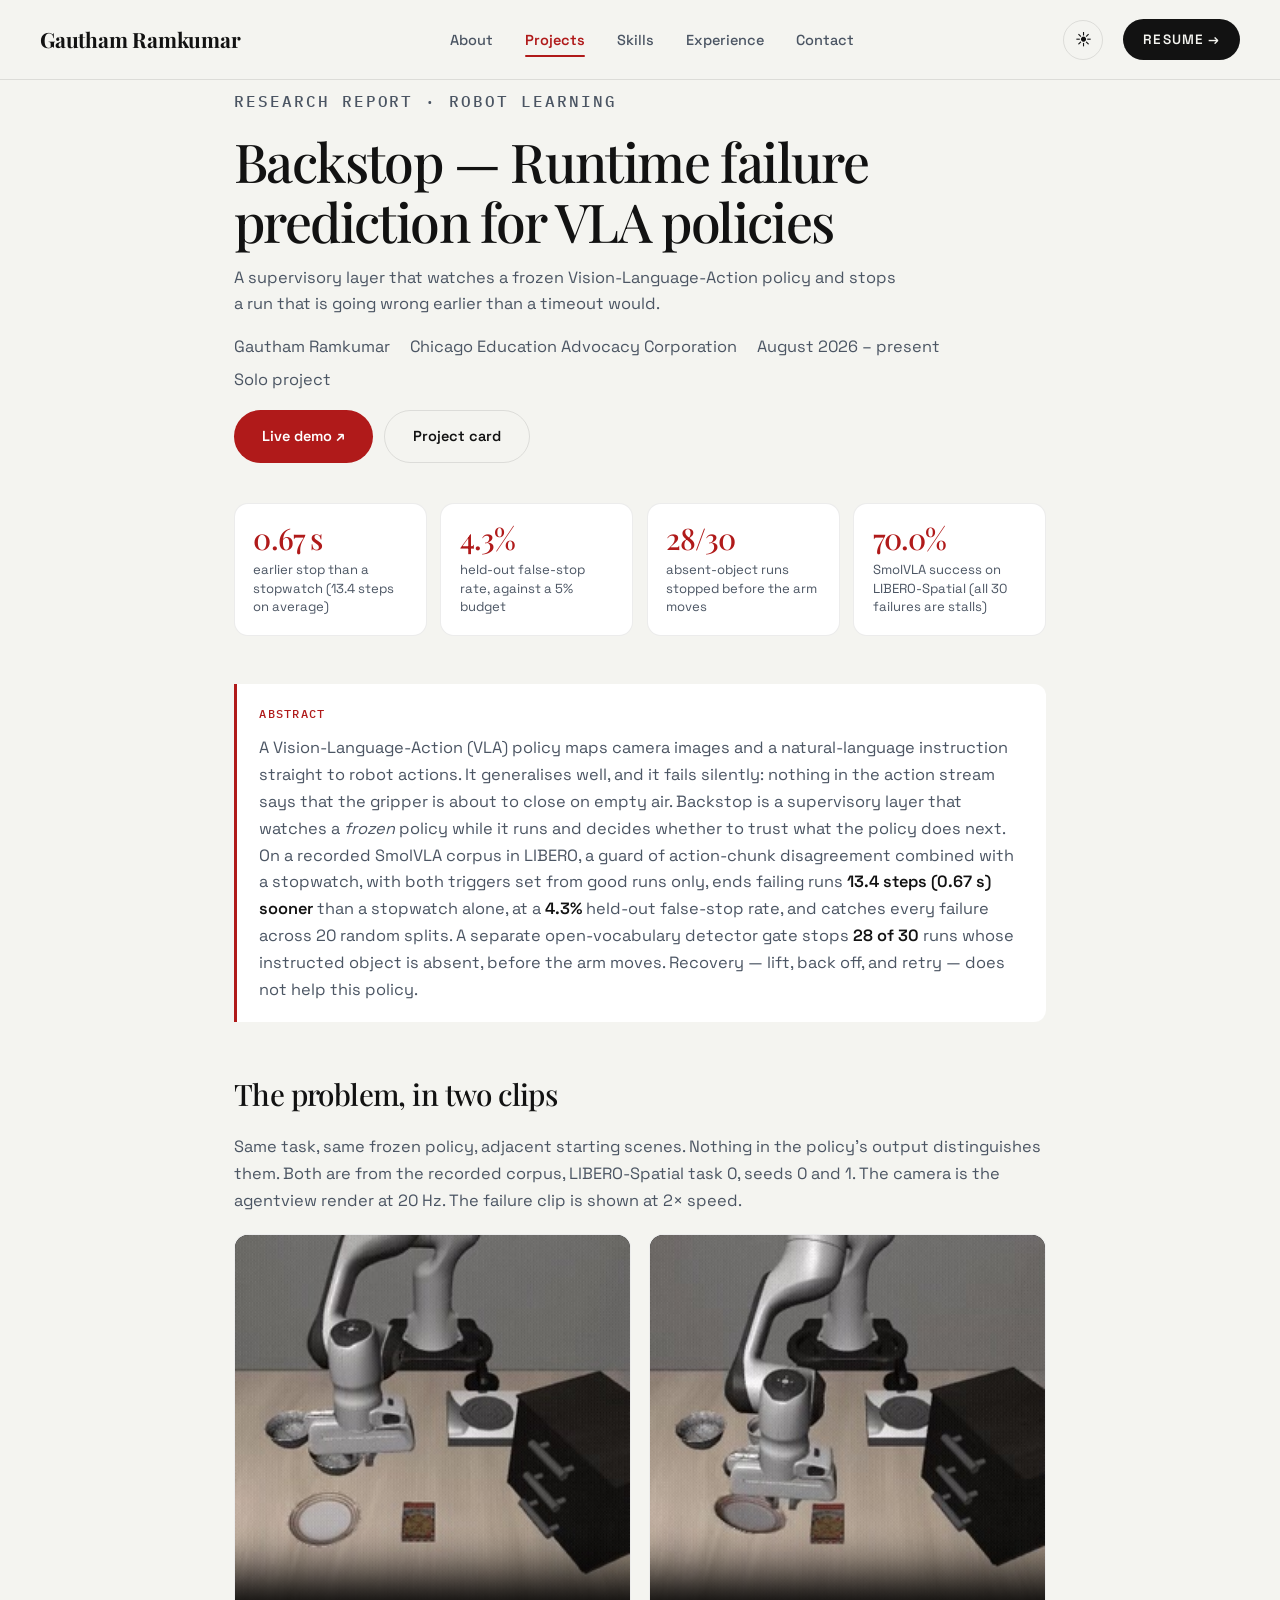
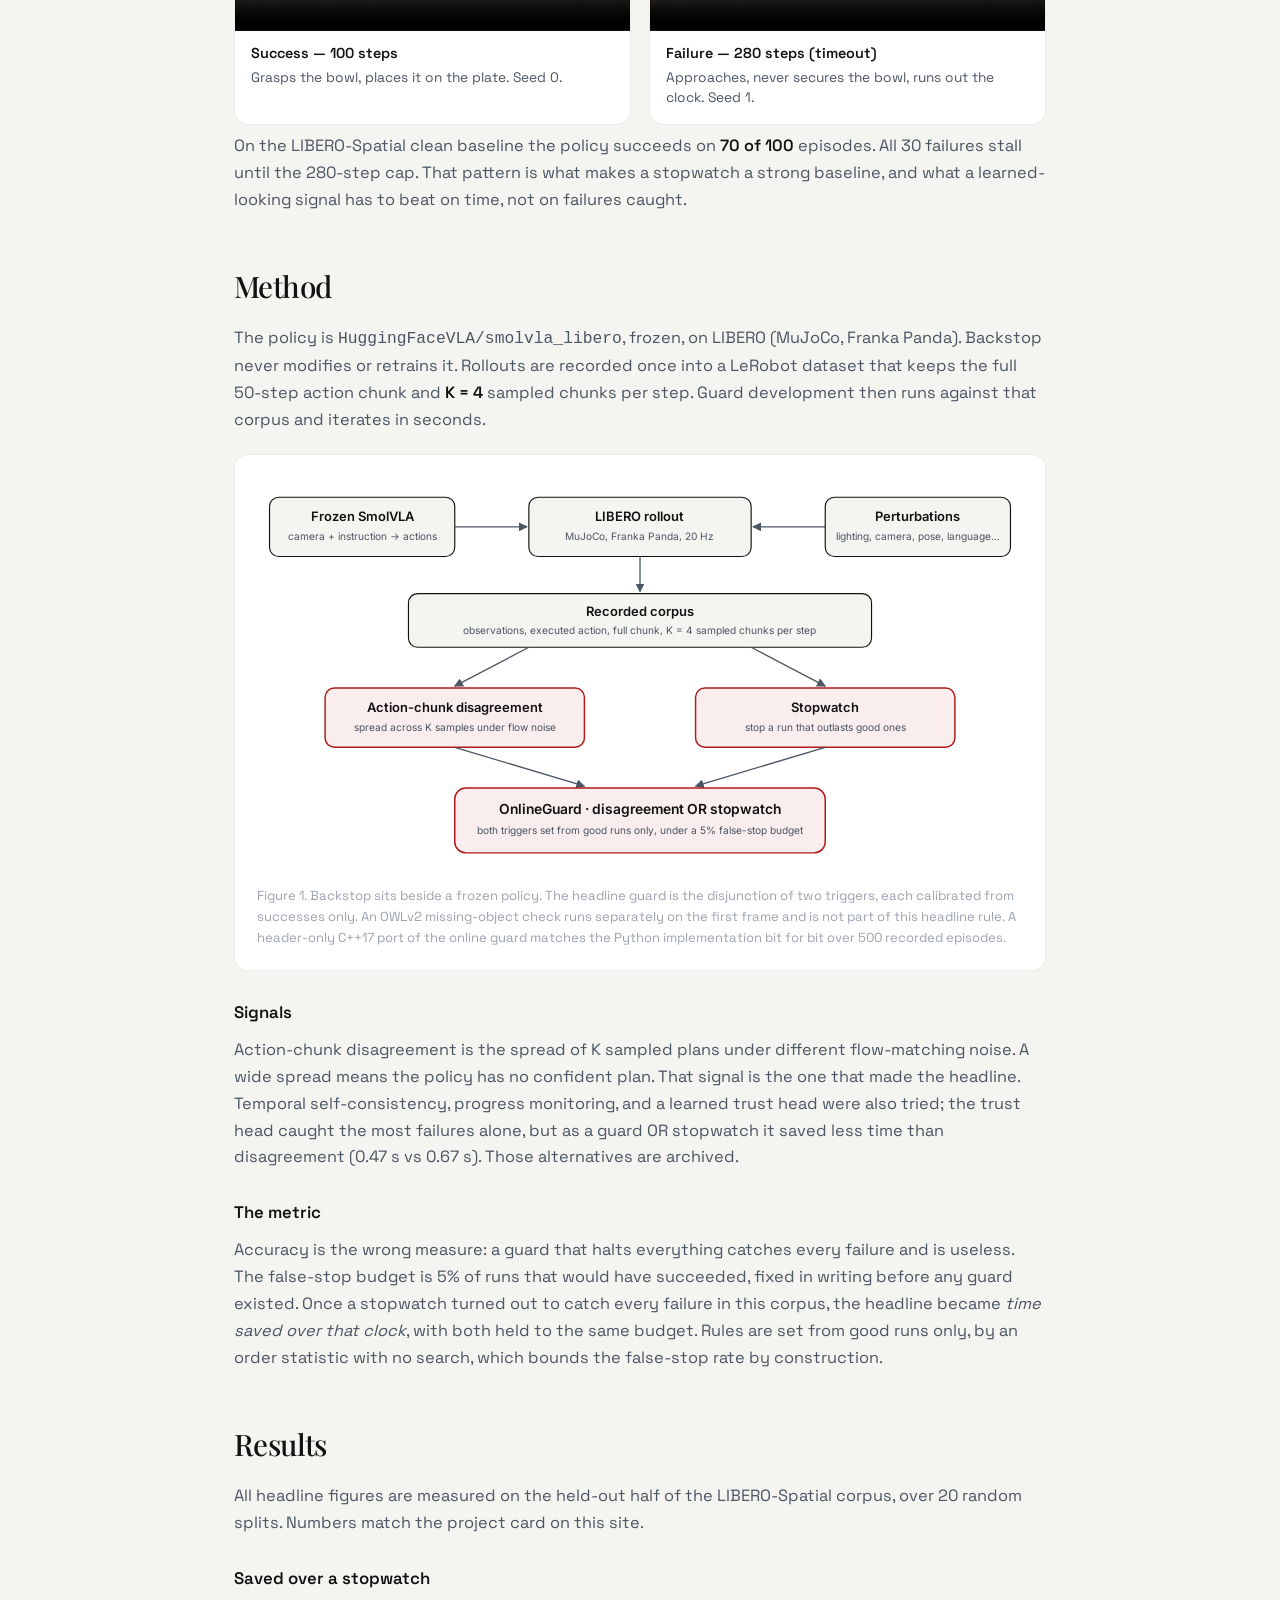
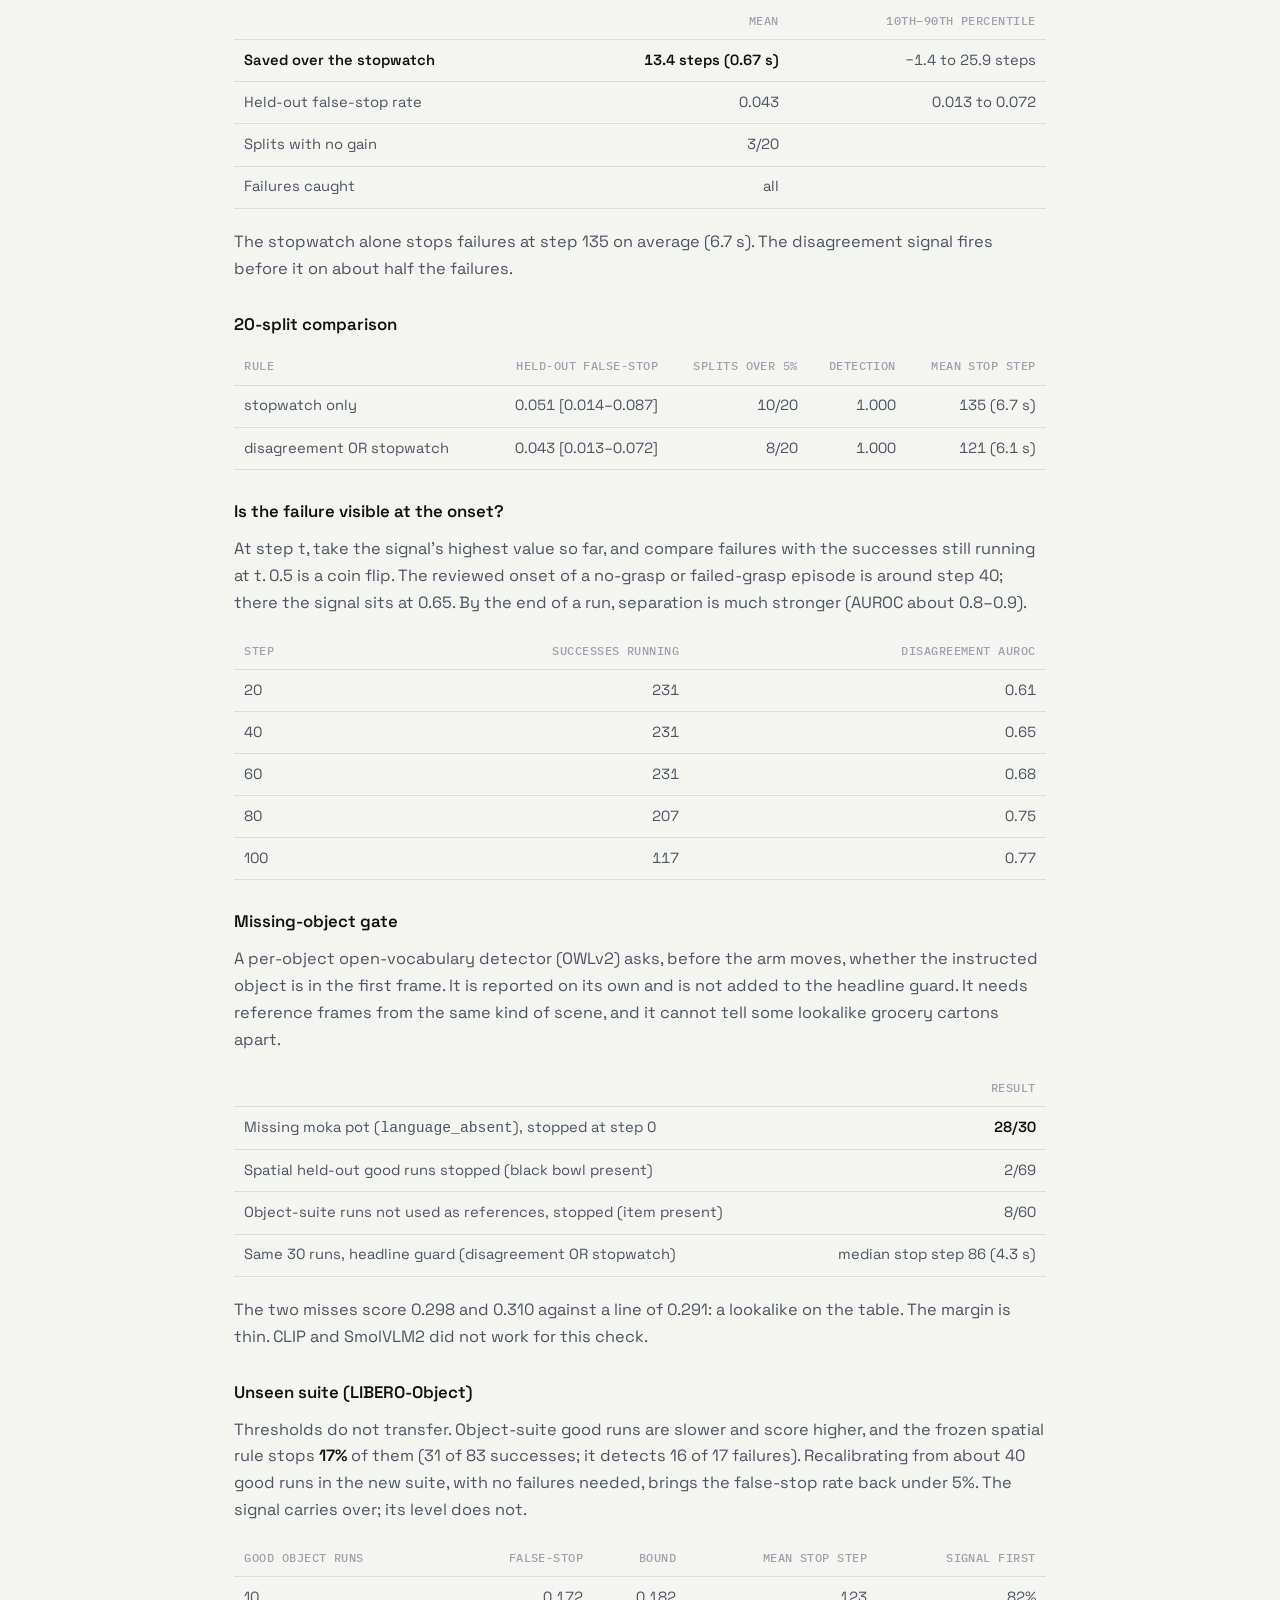
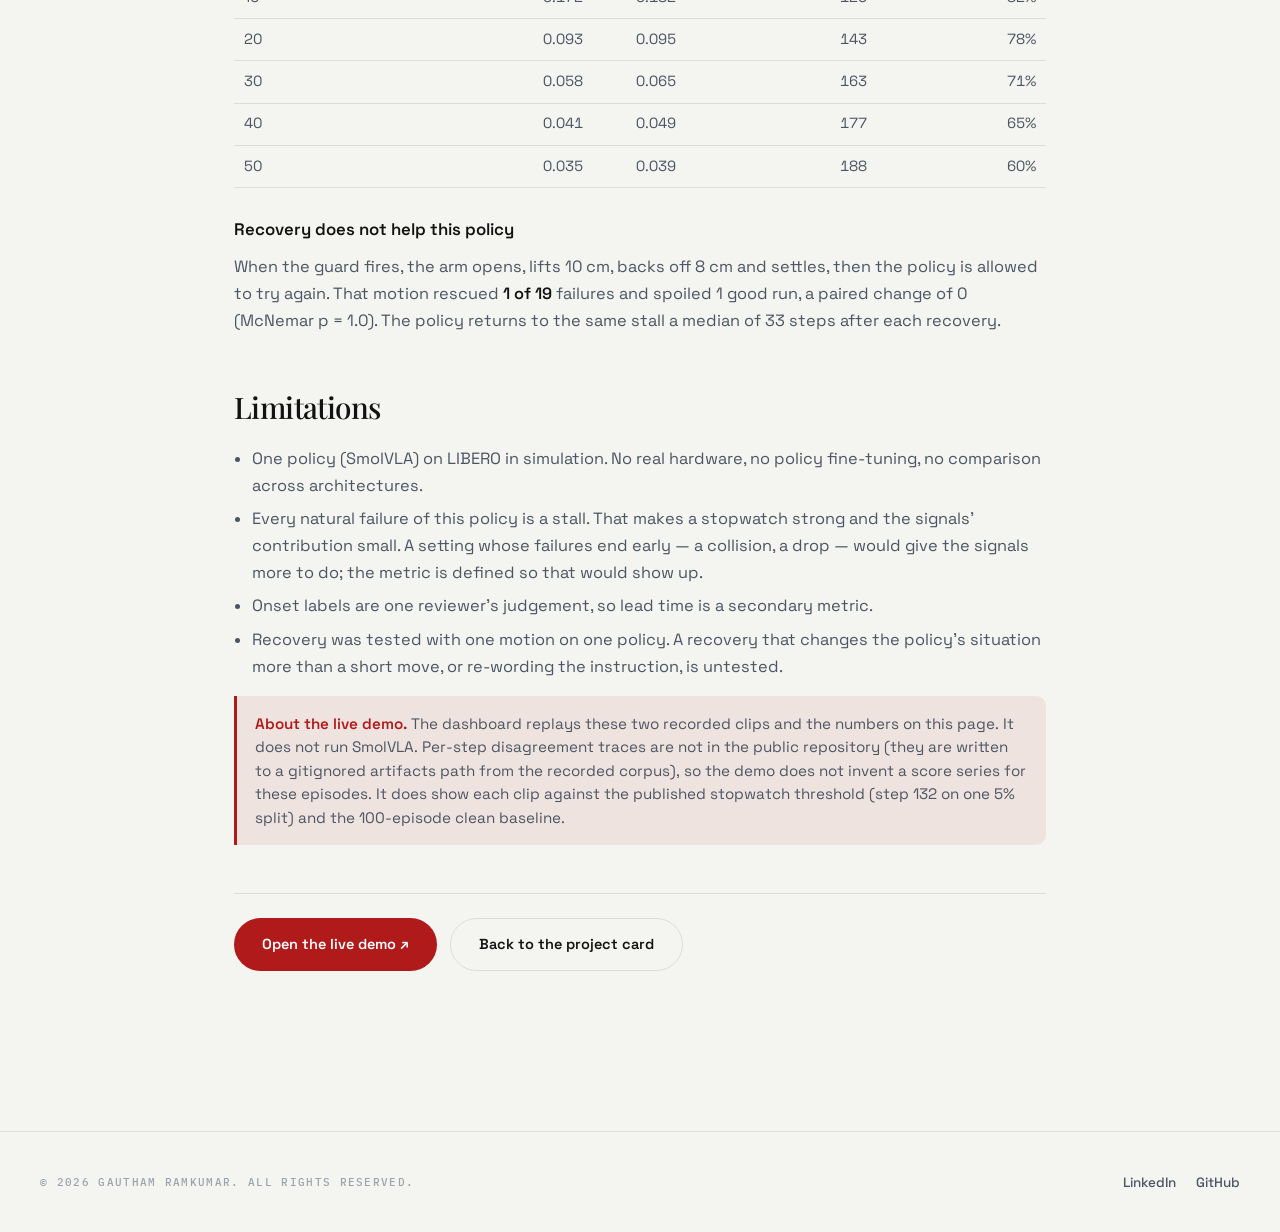
==== backstop/index.html @ 8adfbe7b "Add a Backstop research report and link it from the project. The report lives at /backstop/ and is s" ====
<!DOCTYPE html>
<html lang="en">
<head>
  <meta charset="UTF-8">
  <meta name="viewport" content="width=device-width, initial-scale=1.0">
  <title>Backstop — Runtime Failure Prediction for VLA Policies · Gautham Ramkumar</title>
  <meta name="description" content="Backstop watches a frozen VLA policy and stops failing runs 0.67 s sooner than a stopwatch, at a 4.3% held-out false-stop rate.">
  <link rel="preconnect" href="https://fonts.googleapis.com">
  <link href="https://fonts.googleapis.com/css2?family=Playfair+Display:ital,wght@0,400..900;1,400..900&family=Space+Grotesk:wght@300;400;500;600;700&family=Inter:wght@300;400;500;600;700&family=IBM+Plex+Mono:wght@400;500&display=swap" rel="stylesheet">
  <link rel="stylesheet" href="../css/style.css">
  <link rel="stylesheet" href="style.css">
  <script>
    (function() {
      var savedTheme = 'light';
      try { savedTheme = localStorage.getItem('portfolio-theme') || 'light'; } catch (e) {}
      document.documentElement.setAttribute('data-theme', savedTheme);
    })();
  </script>
</head>
<body class="report-page">

  <header id="main-header">
    <div class="header-inner">
      <a href="../index.html" class="brand-logo">
        <span class="logo-text">Gautham Ramkumar</span>
      </a>
      <nav id="header-nav">
        <ul>
          <li><a href="../index.html#about" class="nav-link">About</a></li>
          <li><a href="../index.html#projects" class="nav-link active">Projects</a></li>
          <li><a href="../index.html#skills" class="nav-link">Skills</a></li>
          <li><a href="../index.html#experience" class="nav-link">Experience</a></li>
          <li><a href="../index.html#contact" class="nav-link">Contact</a></li>
        </ul>
      </nav>
      <div class="header-controls">
        <button id="theme-toggle" aria-label="Toggle light/dark theme">
          <span class="toggle-icon sun-icon">☀️</span>
          <span class="toggle-icon moon-icon">🌙</span>
        </button>
        <div class="resume-menu" id="resume-menu">
          <a href="../Gautham_Ramkumar_Resume.pdf" class="btn-hire" target="_blank" rel="noopener noreferrer">Resume →</a>
        </div>
        <button id="mobile-menu-btn" class="mobile-toggle" aria-label="Toggle Navigation Menu">
          <span class="hamburger"></span>
        </button>
      </div>
    </div>
  </header>

  <main id="main-container">
    <article class="report">
      <p class="report-kicker mono">Research report  ·  Robot learning</p>
      <h1>Backstop — Runtime failure prediction for VLA policies</h1>
      <p class="report-dek">A supervisory layer that watches a frozen Vision-Language-Action policy and stops a run that is going wrong earlier than a timeout would.</p>
      <p class="report-meta">
        <span>Gautham Ramkumar</span>
        <span>Chicago Education Advocacy Corporation</span>
        <span>August 2026 – present</span>
        <span>Solo project</span>
      </p>
      <div class="report-actions">
        <a class="btn btn-primary" href="https://huggingface.co/spaces/rgautham20/backstop" target="_blank" rel="noopener noreferrer">Live demo ↗</a>
        <a class="btn btn-secondary" href="../index.html#projects/backstop">Project card</a>
      </div>

      <dl class="report-metrics">
        <div class="report-metric">
          <dt>0.67 s</dt>
          <dd>earlier stop than a stopwatch (13.4 steps on average)</dd>
        </div>
        <div class="report-metric">
          <dt>4.3%</dt>
          <dd>held-out false-stop rate, against a 5% budget</dd>
        </div>
        <div class="report-metric">
          <dt>28/30</dt>
          <dd>absent-object runs stopped before the arm moves</dd>
        </div>
        <div class="report-metric">
          <dt>70.0%</dt>
          <dd>SmolVLA success on LIBERO-Spatial (all 30 failures are stalls)</dd>
        </div>
      </dl>

      <section class="report-abstract" id="abstract">
        <h2>Abstract</h2>
        <p>
          A Vision-Language-Action (VLA) policy maps camera images and a natural-language
          instruction straight to robot actions. It generalises well, and it fails silently:
          nothing in the action stream says that the gripper is about to close on empty air.
          Backstop is a supervisory layer that watches a <em>frozen</em> policy while it runs
          and decides whether to trust what the policy does next. On a recorded SmolVLA
          corpus in LIBERO, a guard of action-chunk disagreement combined with a stopwatch,
          with both triggers set from good runs only, ends failing runs
          <strong>13.4 steps (0.67&nbsp;s) sooner</strong> than a stopwatch alone, at a
          <strong>4.3%</strong> held-out false-stop rate, and catches every failure across
          20 random splits. A separate open-vocabulary detector gate stops
          <strong>28 of 30</strong> runs whose instructed object is absent, before the arm
          moves. Recovery — lift, back off, and retry — does not help this policy.
        </p>
      </section>

      <section id="problem">
        <h2>The problem, in two clips</h2>
        <p>
          Same task, same frozen policy, adjacent starting scenes. Nothing in the policy’s
          output distinguishes them. Both are from the recorded corpus, LIBERO-Spatial
          task 0, seeds 0 and 1. The camera is the agentview render at 20&nbsp;Hz. The
          failure clip is shown at 2× speed.
        </p>
        <div class="clip-grid">
          <figure class="clip-card">
            <video src="../media/backstop_success.mp4" poster="../media/backstop_success.jpg" controls muted loop playsinline preload="metadata" aria-label="Successful rollout, 100 steps"></video>
            <figcaption><strong>Success — 100 steps</strong>Grasps the bowl, places it on the plate. Seed 0.</figcaption>
          </figure>
          <figure class="clip-card">
            <video src="../media/backstop_failure.mp4" poster="../media/backstop_failure.jpg" controls muted loop playsinline preload="metadata" aria-label="Failing rollout, 280-step timeout, shown at 2x"></video>
            <figcaption><strong>Failure — 280 steps (timeout)</strong>Approaches, never secures the bowl, runs out the clock. Seed 1.</figcaption>
          </figure>
        </div>
        <p>
          On the LIBERO-Spatial clean baseline the policy succeeds on <strong>70 of 100</strong>
          episodes. All 30 failures stall until the 280-step cap. That pattern is what makes
          a stopwatch a strong baseline, and what a learned-looking signal has to beat on time,
          not on failures caught.
        </p>
      </section>

      <section id="method">
        <h2>Method</h2>
        <p>
          The policy is <code>HuggingFaceVLA/smolvla_libero</code>, frozen, on LIBERO
          (MuJoCo, Franka Panda). Backstop never modifies or retrains it. Rollouts are
          recorded once into a LeRobot dataset that keeps the full 50-step action chunk
          and <strong>K&nbsp;=&nbsp;4</strong> sampled chunks per step. Guard development
          then runs against that corpus and iterates in seconds.
        </p>

        <figure class="method-figure" aria-label="Backstop method diagram">
          <svg viewBox="0 0 840 430" role="img" xmlns="http://www.w3.org/2000/svg">
            <title>Backstop watches a frozen SmolVLA rollout and combines action-chunk disagreement with a stopwatch</title>
            <style>
              .bx { fill: var(--bg-primary); stroke: var(--text-primary); stroke-width: 1.25; }
              .bx-acc { fill: var(--accent-glow); stroke: var(--accent); stroke-width: 1.6; }
              .lb { font-family: Inter, "Space Grotesk", sans-serif; fill: var(--text-primary); }
              .sm { font-family: Inter, "Space Grotesk", sans-serif; fill: var(--text-secondary); }
              .ar { stroke: var(--text-secondary); stroke-width: 1.4; fill: none; marker-end: url(#arr); }
            </style>
            <defs>
              <marker id="arr" viewBox="0 0 10 10" refX="9" refY="5" markerWidth="7" markerHeight="7" orient="auto-start-reverse">
                <path d="M 0 0 L 10 5 L 0 10 z" fill="var(--text-secondary)"/>
              </marker>
            </defs>
            <rect class="bx" x="20" y="24" width="200" height="64" rx="10"/>
            <text class="lb" x="120" y="50" text-anchor="middle" font-size="14" font-weight="600">Frozen SmolVLA</text>
            <text class="sm" x="120" y="70" text-anchor="middle" font-size="11">camera + instruction → actions</text>

            <line class="ar" x1="220" y1="56" x2="298" y2="56"/>

            <rect class="bx" x="300" y="24" width="240" height="64" rx="10"/>
            <text class="lb" x="420" y="50" text-anchor="middle" font-size="14" font-weight="600">LIBERO rollout</text>
            <text class="sm" x="420" y="70" text-anchor="middle" font-size="11">MuJoCo, Franka Panda, 20 Hz</text>

            <line class="ar" x1="620" y1="56" x2="542" y2="56"/>

            <rect class="bx" x="620" y="24" width="200" height="64" rx="10"/>
            <text class="lb" x="720" y="50" text-anchor="middle" font-size="14" font-weight="600">Perturbations</text>
            <text class="sm" x="720" y="70" text-anchor="middle" font-size="11">lighting, camera, pose, language…</text>

            <line class="ar" x1="420" y1="88" x2="420" y2="126"/>

            <rect class="bx" x="170" y="128" width="500" height="58" rx="10"/>
            <text class="lb" x="420" y="152" text-anchor="middle" font-size="14" font-weight="600">Recorded corpus</text>
            <text class="sm" x="420" y="172" text-anchor="middle" font-size="11">observations, executed action, full chunk, K = 4 sampled chunks per step</text>

            <line class="ar" x1="300" y1="186" x2="220" y2="228"/>
            <line class="ar" x1="540" y1="186" x2="620" y2="228"/>

            <rect class="bx-acc" x="80" y="230" width="280" height="64" rx="10"/>
            <text class="lb" x="220" y="256" text-anchor="middle" font-size="14" font-weight="600">Action-chunk disagreement</text>
            <text class="sm" x="220" y="276" text-anchor="middle" font-size="11">spread across K samples under flow noise</text>

            <rect class="bx-acc" x="480" y="230" width="280" height="64" rx="10"/>
            <text class="lb" x="620" y="256" text-anchor="middle" font-size="14" font-weight="600">Stopwatch</text>
            <text class="sm" x="620" y="276" text-anchor="middle" font-size="11">stop a run that outlasts good ones</text>

            <line class="ar" x1="220" y1="294" x2="360" y2="336"/>
            <line class="ar" x1="620" y1="294" x2="480" y2="336"/>

            <rect class="bx-acc" x="220" y="338" width="400" height="70" rx="12"/>
            <text class="lb" x="420" y="366" text-anchor="middle" font-size="15" font-weight="600">OnlineGuard  ·  disagreement OR stopwatch</text>
            <text class="sm" x="420" y="388" text-anchor="middle" font-size="11">both triggers set from good runs only, under a 5% false-stop budget</text>
          </svg>
          <figcaption>Figure 1. Backstop sits beside a frozen policy. The headline guard is the disjunction of two triggers, each calibrated from successes only. An OWLv2 missing-object check runs separately on the first frame and is not part of this headline rule. A header-only C++17 port of the online guard matches the Python implementation bit for bit over 500 recorded episodes.</figcaption>
        </figure>

        <h3>Signals</h3>
        <p>
          Action-chunk disagreement is the spread of K sampled plans under different
          flow-matching noise. A wide spread means the policy has no confident plan.
          That signal is the one that made the headline. Temporal self-consistency,
          progress monitoring, and a learned trust head were also tried; the trust
          head caught the most failures alone, but as a guard OR stopwatch it saved
          less time than disagreement (0.47&nbsp;s vs 0.67&nbsp;s). Those alternatives
          are archived.
        </p>
        <h3>The metric</h3>
        <p>
          Accuracy is the wrong measure: a guard that halts everything catches every
          failure and is useless. The false-stop budget is 5% of runs that would have
          succeeded, fixed in writing before any guard existed. Once a stopwatch
          turned out to catch every failure in this corpus, the headline became
          <em>time saved over that clock</em>, with both held to the same budget.
          Rules are set from good runs only, by an order statistic with no search,
          which bounds the false-stop rate by construction.
        </p>
      </section>

      <section id="results">
        <h2>Results</h2>
        <p>
          All headline figures are measured on the held-out half of the LIBERO-Spatial
          corpus, over 20 random splits. Numbers match the project card on this site.
        </p>

        <h3>Saved over a stopwatch</h3>
        <table>
          <thead>
            <tr><th></th><th>mean</th><th>10th–90th percentile</th></tr>
          </thead>
          <tbody>
            <tr><td><strong>Saved over the stopwatch</strong></td><td><strong>13.4 steps (0.67 s)</strong></td><td>−1.4 to 25.9 steps</td></tr>
            <tr><td>Held-out false-stop rate</td><td>0.043</td><td>0.013 to 0.072</td></tr>
            <tr><td>Splits with no gain</td><td>3/20</td><td></td></tr>
            <tr><td>Failures caught</td><td>all</td><td></td></tr>
          </tbody>
        </table>
        <p class="report-note">The stopwatch alone stops failures at step 135 on average (6.7 s). The disagreement signal fires before it on about half the failures.</p>

        <h3>20-split comparison</h3>
        <table>
          <thead>
            <tr><th>rule</th><th>held-out false-stop</th><th>splits over 5%</th><th>detection</th><th>mean stop step</th></tr>
          </thead>
          <tbody>
            <tr><td>stopwatch only</td><td>0.051 [0.014–0.087]</td><td>10/20</td><td>1.000</td><td>135 (6.7 s)</td></tr>
            <tr><td>disagreement OR stopwatch</td><td>0.043 [0.013–0.072]</td><td>8/20</td><td>1.000</td><td>121 (6.1 s)</td></tr>
          </tbody>
        </table>

        <h3>Is the failure visible at the onset?</h3>
        <p>
          At step t, take the signal’s highest value so far, and compare failures
          with the successes still running at t. 0.5 is a coin flip. The reviewed
          onset of a no-grasp or failed-grasp episode is around step 40; there the
          signal sits at 0.65. By the end of a run, separation is much stronger
          (AUROC about 0.8–0.9).
        </p>
        <table>
          <thead>
            <tr><th>step</th><th>successes running</th><th>disagreement AUROC</th></tr>
          </thead>
          <tbody>
            <tr><td>20</td><td>231</td><td>0.61</td></tr>
            <tr><td>40</td><td>231</td><td>0.65</td></tr>
            <tr><td>60</td><td>231</td><td>0.68</td></tr>
            <tr><td>80</td><td>207</td><td>0.75</td></tr>
            <tr><td>100</td><td>117</td><td>0.77</td></tr>
          </tbody>
        </table>

        <h3>Missing-object gate</h3>
        <p>
          A per-object open-vocabulary detector (OWLv2) asks, before the arm moves,
          whether the instructed object is in the first frame. It is reported on its
          own and is not added to the headline guard. It needs reference frames from
          the same kind of scene, and it cannot tell some lookalike grocery cartons apart.
        </p>
        <table>
          <thead>
            <tr><th></th><th>result</th></tr>
          </thead>
          <tbody>
            <tr><td>Missing moka pot (<code>language_absent</code>), stopped at step 0</td><td><strong>28/30</strong></td></tr>
            <tr><td>Spatial held-out good runs stopped (black bowl present)</td><td>2/69</td></tr>
            <tr><td>Object-suite runs not used as references, stopped (item present)</td><td>8/60</td></tr>
            <tr><td>Same 30 runs, headline guard (disagreement OR stopwatch)</td><td>median stop step 86 (4.3 s)</td></tr>
          </tbody>
        </table>
        <p class="report-note">The two misses score 0.298 and 0.310 against a line of 0.291: a lookalike on the table. The margin is thin. CLIP and SmolVLM2 did not work for this check.</p>

        <h3>Unseen suite (LIBERO-Object)</h3>
        <p>
          Thresholds do not transfer. Object-suite good runs are slower and score
          higher, and the frozen spatial rule stops <strong>17%</strong> of them
          (31 of 83 successes; it detects 16 of 17 failures). Recalibrating from
          about 40 good runs in the new suite, with no failures needed, brings the
          false-stop rate back under 5%. The signal carries over; its level does not.
        </p>
        <table>
          <thead>
            <tr><th>good object runs</th><th>false-stop</th><th>bound</th><th>mean stop step</th><th>signal first</th></tr>
          </thead>
          <tbody>
            <tr><td>10</td><td>0.172</td><td>0.182</td><td>123</td><td>82%</td></tr>
            <tr><td>20</td><td>0.093</td><td>0.095</td><td>143</td><td>78%</td></tr>
            <tr><td>30</td><td>0.058</td><td>0.065</td><td>163</td><td>71%</td></tr>
            <tr><td>40</td><td>0.041</td><td>0.049</td><td>177</td><td>65%</td></tr>
            <tr><td>50</td><td>0.035</td><td>0.039</td><td>188</td><td>60%</td></tr>
          </tbody>
        </table>

        <h3>Recovery does not help this policy</h3>
        <p>
          When the guard fires, the arm opens, lifts 10&nbsp;cm, backs off 8&nbsp;cm
          and settles, then the policy is allowed to try again. That motion rescued
          <strong>1 of 19</strong> failures and spoiled 1 good run, a paired change
          of 0 (McNemar p&nbsp;=&nbsp;1.0). The policy returns to the same stall a
          median of 33 steps after each recovery.
        </p>
      </section>

      <section id="limitations">
        <h2>Limitations</h2>
        <ul>
          <li>One policy (SmolVLA) on LIBERO in simulation. No real hardware, no policy fine-tuning, no comparison across architectures.</li>
          <li>Every natural failure of this policy is a stall. That makes a stopwatch strong and the signals’ contribution small. A setting whose failures end early — a collision, a drop — would give the signals more to do; the metric is defined so that would show up.</li>
          <li>Onset labels are one reviewer’s judgement, so lead time is a secondary metric.</li>
          <li>Recovery was tested with one motion on one policy. A recovery that changes the policy’s situation more than a short move, or re-wording the instruction, is untested.</li>
        </ul>
        <div class="callout">
          <strong>About the live demo.</strong> The dashboard replays these two
          recorded clips and the numbers on this page. It does not run SmolVLA.
          Per-step disagreement traces are not in the public repository (they are
          written to a gitignored artifacts path from the recorded corpus), so the
          demo does not invent a score series for these episodes. It does show each
          clip against the published stopwatch threshold (step 132 on one 5% split)
          and the 100-episode clean baseline.
        </div>
      </section>

      <div class="report-footer-nav">
        <a class="btn btn-primary" href="https://huggingface.co/spaces/rgautham20/backstop" target="_blank" rel="noopener noreferrer">Open the live demo ↗</a>
        <a class="btn btn-secondary" href="../index.html#projects/backstop">Back to the project card</a>
      </div>
    </article>

    <footer id="main-footer">
      <div class="footer-inner">
        <p class="mono">&copy; 2026 Gautham Ramkumar. All rights reserved.</p>
        <div class="footer-socials">
          <a href="https://linkedin.com/in/rgautham20" target="_blank" rel="noopener noreferrer">LinkedIn</a>
          <a href="https://github.com/gautham-ramkumar" target="_blank" rel="noopener noreferrer">GitHub</a>
        </div>
      </div>
    </footer>
  </main>

  <script>
    (function () {
      var toggle = document.getElementById('theme-toggle');
      if (toggle) {
        toggle.addEventListener('click', function () {
          var next = document.documentElement.getAttribute('data-theme') === 'dark' ? 'light' : 'dark';
          document.documentElement.setAttribute('data-theme', next);
          try { localStorage.setItem('portfolio-theme', next); } catch (e) {}
        });
      }
      var menuBtn = document.getElementById('mobile-menu-btn');
      var nav = document.getElementById('header-nav');
      if (menuBtn && nav) {
        menuBtn.addEventListener('click', function () {
          var open = menuBtn.classList.toggle('active');
          nav.classList.toggle('active', open);
        });
        nav.querySelectorAll('.nav-link').forEach(function (link) {
          link.addEventListener('click', function () {
            menuBtn.classList.remove('active');
            nav.classList.remove('active');
          });
        });
      }
    })();
  </script>
</body>
</html>
---- css/style.css ----
/* ============================================================
   DESIGN SYSTEM VARIABLES (LIGHT/DARK THEMES)
   ============================================================ */
:root {
  /* Default: Light Theme (Soft cream paper, crimson accents) */
  --bg-primary: #f4f4f0;
  --bg-secondary: #ffffff;
  --text-primary: #121212;
  --text-secondary: #4b5563;
  --text-muted: #9ca3af;
  --accent: #b01a1a;
  --accent-hover: #c90000;
  --accent-glow: rgba(176, 26, 26, 0.08);
  --border-color: rgba(18, 18, 18, 0.1);
  --border-hover: rgba(18, 18, 18, 0.25);
  
  --font-serif: 'Playfair Display', Georgia, serif;
  --font-sans: 'Space Grotesk', 'Inter', -apple-system, sans-serif;
  --font-mono: 'IBM Plex Mono', 'Space Mono', monospace;
  
  --header-height: 80px;
  --transition-speed: 0.3s;
}

[data-theme="dark"] {
  /* Dark Theme (Charcoal, coral red accents) */
  --bg-primary: #0b0b0b;
  --bg-secondary: #161618;
  --text-primary: #f4f4f0;
  --text-secondary: #a1a1aa;
  --text-muted: #52525b;
  --accent: #ff6b6b;
  --accent-hover: #ff8787;
  --accent-glow: rgba(255, 107, 107, 0.08);
  --border-color: rgba(244, 244, 240, 0.1);
  --border-hover: rgba(244, 244, 240, 0.25);
}

/* ============================================================
   GLOBAL RESET & BASE STYLES
   ============================================================ */
* {
  box-sizing: border-box;
  margin: 0;
  padding: 0;
}

html {
  scroll-behavior: smooth;
  background-color: var(--bg-primary);
  transition: background-color var(--transition-speed);
}

body {
  background-color: var(--bg-primary);
  color: var(--text-primary);
  font-family: var(--font-sans);
  font-size: 16px;
  line-height: 1.6;
  -webkit-font-smoothing: antialiased;
  transition: background-color var(--transition-speed), color var(--transition-speed);
}

a {
  color: inherit;
  text-decoration: none;
  transition: color var(--transition-speed);
}

button {
  background: none;
  border: none;
  cursor: pointer;
  font-family: inherit;
  color: inherit;
}

/* Scrollbar styling */
::-webkit-scrollbar {
  width: 6px;
  height: 6px;
}
::-webkit-scrollbar-track {
  background: var(--bg-primary);
}
::-webkit-scrollbar-thumb {
  background: var(--border-color);
  border-radius: 3px;
}
::-webkit-scrollbar-thumb:hover {
  background: var(--accent);
}

.mono {
  font-family: var(--font-mono);
  font-size: 11px;
  text-transform: uppercase;
  letter-spacing: 0.12em;
  font-weight: 500;
  color: var(--accent);
}

.font-serif {
  font-family: var(--font-serif);
}

/* ============================================================
   FIXED NAVIGATION HEADER
   ============================================================ */
#main-header {
  position: fixed;
  top: 0;
  left: 0;
  width: 100%;
  height: var(--header-height);
  background-color: rgba(244, 244, 240, 0.85); /* fallback */
  backdrop-filter: blur(16px);
  -webkit-backdrop-filter: blur(16px);
  border-bottom: 1px solid var(--border-color);
  z-index: 100;
  transition: background-color var(--transition-speed), border-color var(--transition-speed);
}

[data-theme="dark"] #main-header {
  background-color: rgba(11, 11, 11, 0.85);
}

.header-inner {
  max-width: 1280px;
  height: 100%;
  margin: 0 auto;
  padding: 0 40px;
  display: flex;
  align-items: center;
  justify-content: space-between;
}

.brand-logo {
  font-family: var(--font-serif);
  font-size: 21px;
  font-weight: 700;
  letter-spacing: -0.01em;
  color: var(--text-primary);
}
.brand-logo:hover {
  color: var(--accent);
}

/* Navigation tabs links */
#header-nav ul {
  list-style: none;
  display: flex;
  gap: 32px;
}
#header-nav .nav-link {
  font-size: 14.5px;
  font-weight: 500;
  color: var(--text-secondary);
  position: relative;
  padding: 8px 0;
}
#header-nav .nav-link:hover {
  color: var(--text-primary);
}
#header-nav .nav-link.active {
  color: var(--accent);
  font-weight: 600;
}
#header-nav .nav-link.active::after {
  content: '';
  position: absolute;
  bottom: 0;
  left: 0;
  width: 100%;
  height: 2px;
  background-color: var(--accent);
  border-radius: 2px;
}

/* Controls (Toggle & CTA) */
.header-controls {
  display: flex;
  align-items: center;
  gap: 20px;
}

/* Theme Toggle Button styling */
#theme-toggle {
  width: 40px;
  height: 40px;
  border-radius: 50%;
  border: 1px solid var(--border-color);
  display: flex;
  align-items: center;
  justify-content: center;
  position: relative;
  overflow: hidden;
  transition: background-color var(--transition-speed), border-color var(--transition-speed);
}
#theme-toggle:hover {
  background-color: rgba(18, 18, 18, 0.05);
  border-color: var(--text-primary);
}
[data-theme="dark"] #theme-toggle:hover {
  background-color: rgba(244, 244, 240, 0.05);
}

.toggle-icon {
  font-size: 16px;
  position: absolute;
  transition: transform 0.4s cubic-bezier(0.175, 0.885, 0.32, 1.275);
}
/* Light is the default state, expressed without a [data-theme] selector so
   that a missing attribute still parks the moon offscreen instead of
   rendering both icons at once. */
.sun-icon { transform: translateY(0); }
.moon-icon { transform: translateY(40px); }
[data-theme="dark"] .sun-icon { transform: translateY(-40px); }
[data-theme="dark"] .moon-icon { transform: translateY(0); }

.btn-hire {
  font-family: var(--font-sans);
  font-size: 13.5px;
  font-weight: 600;
  text-transform: uppercase;
  letter-spacing: 0.08em;
  background-color: var(--text-primary);
  color: var(--bg-primary);
  padding: 10px 20px;
  border-radius: 30px;
  transition: all var(--transition-speed);
  display: inline-flex;
  align-items: center;
  /* "Resume →" must never break across lines on narrow headers. */
  white-space: nowrap;
}
.btn-hire:hover {
  background-color: var(--accent);
  color: #ffffff;
  transform: translateY(-1px);
}

/* ---- Resume picker dropdown ---- */
.resume-menu {
  position: relative;
  /* Flex (not block) so .btn-hire stays blockified the way it was when it
     was a direct child of .header-controls. As a plain block wrapper the
     anchor fell back to display:inline and wrapped onto two lines. */
  display: flex;
  align-items: center;
  flex-shrink: 0;
}

.resume-panel {
  position: absolute;
  top: calc(100% + 12px);
  right: 0;
  z-index: 200;
  width: 300px;
  padding: 8px;
  background-color: var(--bg-secondary);
  border: 1px solid var(--border-color);
  border-radius: 14px;
  box-shadow: 0 20px 44px rgba(0, 0, 0, 0.18);
}

.resume-panel[hidden] {
  display: none;
}

.resume-panel-label {
  font-size: 10px;
  text-transform: uppercase;
  letter-spacing: 0.12em;
  color: var(--text-muted);
  padding: 6px 10px 8px;
  margin: 0;
}

.resume-option {
  display: block;
  padding: 9px 10px;
  border-radius: 9px;
  text-decoration: none;
  transition: background-color var(--transition-speed);
}

.resume-option:hover,
.resume-option:focus-visible {
  background-color: var(--accent-glow);
}

.resume-option-label {
  display: block;
  font-family: var(--font-sans);
  font-size: 13.5px;
  font-weight: 600;
  color: var(--text-primary);
}

.resume-option:hover .resume-option-label {
  color: var(--accent);
}

.resume-option-blurb {
  display: block;
  font-size: 11.5px;
  line-height: 1.45;
  color: var(--text-secondary);
  margin-top: 2px;
}

/* Full-width sheet on small screens, where a 300px popover would overflow. */
@media (max-width: 560px) {
  .resume-panel {
    position: fixed;
    top: auto;
    left: 12px;
    right: 12px;
    width: auto;
  }
}

/* ============================================================
   PAGE SECTIONS & PAGE CONTAINER SPA TRANSITIONS
   ============================================================ */
#main-container {
  width: 100%;
  min-height: 100vh;
  position: relative;
}

.page-section {
  display: none; /* Controlled via active class */
  padding: calc(var(--header-height) + 60px) 40px 80px;
  max-width: 1200px;
  margin: 0 auto;
  opacity: 0;
}

.page-section.active {
  display: block;
  animation: fade-in-slide 0.5s cubic-bezier(0.16, 1, 0.3, 1) forwards;
}

@keyframes fade-in-slide {
  from {
    opacity: 0;
    transform: translateY(15px);
  }
  to {
    opacity: 1;
    transform: translateY(0);
  }
}

/* Page Section headers */
.page-header {
  margin-bottom: 48px;
  text-align: center;
}
.section-kicker {
  display: block;
  font-size: 11px;
  margin-bottom: 12px;
}
.page-title {
  font-size: clamp(32px, 4vw, 44px);
  font-weight: 700;
  line-height: 1.15;
  color: var(--text-primary);
  margin-bottom: 12px;
  letter-spacing: -0.015em;
}
.page-subtitle {
  font-size: 16px;
  color: var(--text-secondary);
  max-width: 600px;
  margin: 0 auto;
}

/* ============================================================
   PAGE 1: ABOUT (HERO + BIO LAYOUT)
   ============================================================ */
.hero-container {
  min-height: 50vh;
  display: flex;
  align-items: center;
  padding: 40px 0;
  border-bottom: 1px solid var(--border-color);
  margin-bottom: 60px;
}
.hero-content {
  max-width: 860px;
}
.hero-kicker {
  margin-bottom: 16px;
}
.hero-title {
  font-family: var(--font-serif);
  font-size: clamp(40px, 6vw, 68px);
  font-weight: 700;
  line-height: 1.1;
  letter-spacing: -0.02em;
  color: var(--text-primary);
  margin-bottom: 24px;
}
.hero-description {
  font-size: clamp(18px, 2.5vw, 22px);
  color: var(--text-secondary);
  line-height: 1.5;
  margin-bottom: 36px;
  font-weight: 400;
}

.hero-actions {
  display: flex;
  gap: 16px;
}

.btn {
  display: inline-flex;
  align-items: center;
  justify-content: center;
  padding: 14px 28px;
  border-radius: 30px;
  font-size: 14.5px;
  font-weight: 600;
  transition: all var(--transition-speed);
}
.btn-primary {
  background-color: var(--accent);
  color: #ffffff;
}
.btn-primary:hover {
  background-color: var(--accent-hover);
  transform: translateY(-2px);
  box-shadow: 0 6px 20px var(--accent-glow);
}
.btn-secondary {
  background-color: transparent;
  border: 1px solid var(--border-color);
  color: var(--text-primary);
}
.btn-secondary:hover {
  border-color: var(--text-primary);
  background-color: rgba(18, 18, 18, 0.02);
  transform: translateY(-2px);
}
[data-theme="dark"] .btn-secondary:hover {
  background-color: rgba(244, 244, 240, 0.02);
}

/* Quick Metrics telemetries block */
.metrics-container {
  display: grid;
  grid-template-columns: repeat(auto-fit, minmax(220px, 1fr));
  gap: 24px;
  margin-bottom: 60px;
}
.metric-card {
  background-color: var(--bg-secondary);
  border: 1px solid var(--border-color);
  border-radius: 12px;
  padding: 30px;
  transition: transform var(--transition-speed), border-color var(--transition-speed);
}
.metric-card:hover {
  transform: translateY(-3px);
  border-color: var(--accent);
}
.metric-title {
  font-size: clamp(20px, 2.5vw, 24px);
  font-weight: 700;
  color: var(--accent);
  margin-bottom: 10px;
}
.metric-desc {
  font-size: 13.5px;
  color: var(--text-secondary);
  line-height: 1.5;
}

/* Narrative Grid section */
.narrative-grid {
  display: grid;
  grid-template-columns: 1fr 1.3fr;
  gap: 60px;
  padding: 40px 0;
}
.narrative-left .section-title {
  font-size: clamp(24px, 3.5vw, 36px);
  font-weight: 600;
  line-height: 1.2;
  color: var(--text-primary);
}
.narrative-right .bio-text {
  font-size: 16px;
  color: var(--text-secondary);
  margin-bottom: 20px;
  line-height: 1.65;
}

.profile-portrait-card {
  display: flex;
  flex-direction: column;
  align-items: center;
  gap: 16px;
  background-color: var(--bg-secondary);
  border: 1px solid var(--border-color);
  border-radius: 12px;
  padding: 30px;
  box-shadow: 0 4px 15px rgba(0, 0, 0, 0.02);
  transition: border-color var(--transition-speed);
}
.profile-portrait-card:hover {
  border-color: var(--accent);
}
.profile-portrait-img {
  width: 100%;
  max-width: 240px;
  height: 240px;
  border-radius: 50%;
  object-fit: cover;
  border: 2px solid var(--accent);
  box-shadow: 0 4px 20px var(--accent-glow);
}
.profile-portrait-card .badge {
  display: inline-block;
  font-size: 10px;
  background-color: var(--accent-glow);
  color: var(--accent);
  padding: 4px 12px;
  border-radius: 20px;
  border: 1px solid rgba(176, 26, 26, 0.15);
}
.bio-text.academic-focus {
  font-weight: 500;
  font-style: italic;
  border-left: 2px solid var(--accent);
  padding-left: 16px;
  margin-top: 24px;
}

/* ============================================================
   PAGE 2: PROJECTS (FEATURED CASE STUDIES + GRID)
   ============================================================ */
#projects.page-section {
  max-width: 1180px;
}

.projects-toolbar {
  display: flex;
  flex-wrap: wrap;
  justify-content: center;
  gap: 8px;
  margin-bottom: 14px;
}
.proj-filter {
  display: inline-flex;
  align-items: center;
  gap: 8px;
  padding: 8px 14px;
  border-radius: 999px;
  border: 1px solid var(--border-color);
  background: var(--bg-secondary);
  font-size: 13px;
  font-weight: 500;
  color: var(--text-secondary);
  transition: background-color var(--transition-speed), color var(--transition-speed), border-color var(--transition-speed);
}
.proj-filter:hover {
  color: var(--text-primary);
  border-color: var(--border-hover);
}
.proj-filter.active {
  background: var(--text-primary);
  color: var(--bg-primary);
  border-color: var(--text-primary);
}
.proj-filter:focus-visible,
.proj-open:focus-visible,
.detail-pager-btn:focus-visible,
.zoom-btn:focus-visible {
  outline: 2px solid var(--accent);
  outline-offset: 3px;
}
.proj-filter-count {
  font-family: var(--font-mono);
  font-size: 10px;
  letter-spacing: 0.06em;
  opacity: 0.65;
}
.projects-visible-count {
  text-align: center;
  margin-bottom: 36px;
  color: var(--text-muted);
  font-size: 10px;
}

.projects-gallery {
  display: flex;
  flex-direction: column;
  gap: 56px;
}
.proj-group[hidden],
.proj-feature[hidden],
.proj-card[hidden] {
  display: none;
}
.proj-group-title {
  font-size: 11px;
  letter-spacing: 0.12em;
  text-transform: uppercase;
  color: var(--text-muted);
  margin-bottom: 18px;
  display: flex;
  align-items: center;
  gap: 14px;
}
.proj-group-title::after {
  content: '';
  flex: 1;
  height: 1px;
  background: var(--border-color);
}

/* Shared card chrome */
.proj-feature,
.proj-card {
  position: relative;
  background: var(--bg-secondary);
  border: 1px solid var(--border-color);
  border-radius: 16px;
  overflow: hidden;
  cursor: pointer;
  transition: transform var(--transition-speed) ease, border-color var(--transition-speed), box-shadow var(--transition-speed);
}
.proj-feature:hover,
.proj-feature:focus-within,
.proj-card:hover,
.proj-card:focus-within {
  border-color: var(--accent);
  transform: translateY(-4px);
  box-shadow: 0 16px 36px rgba(0, 0, 0, 0.06);
}
[data-theme="dark"] .proj-feature:hover,
[data-theme="dark"] .proj-feature:focus-within,
[data-theme="dark"] .proj-card:hover,
[data-theme="dark"] .proj-card:focus-within {
  box-shadow: 0 16px 36px rgba(0, 0, 0, 0.45);
}

/* The title button is the real control; its ::after stretches over the
   whole card so a click anywhere opens the project. */
.proj-open {
  font: inherit;
  color: inherit;
  text-align: left;
  line-height: inherit;
  padding: 0;
}
.proj-open::after {
  content: '';
  position: absolute;
  inset: 0;
  z-index: 3;
}
.proj-open:focus-visible {
  outline: none;
}
.proj-feature:has(.proj-open:focus-visible),
.proj-card:has(.proj-open:focus-visible) {
  outline: 2px solid var(--accent);
  outline-offset: 3px;
}

/* Media */
.proj-feature-media,
.proj-card-media {
  position: relative;
  overflow: hidden;
  background: linear-gradient(135deg, #1a1a1a 0%, #3a1515 100%);
}
.proj-feature-media img,
.proj-feature-media video,
.proj-card-media img,
.proj-card-media video {
  width: 100%;
  height: 100%;
  object-fit: cover;
  display: block;
  transform: scale(1.02);
  transition: transform 0.5s ease;
}
.proj-feature-media.is-contain,
.proj-card-media.is-contain {
  background: #141414;
}
.proj-feature-media.is-contain img,
.proj-feature-media.is-contain video,
.proj-card-media.is-contain img,
.proj-card-media.is-contain video {
  object-fit: contain;
}
.proj-feature:hover .proj-feature-media img,
.proj-feature:hover .proj-feature-media video,
.proj-card:hover .proj-card-media img,
.proj-card:hover .proj-card-media video {
  transform: scale(1.06);
}
.proj-feature-media::after,
.proj-card-media::after {
  content: '';
  position: absolute;
  inset: 0;
  background: linear-gradient(to top, rgba(12, 12, 12, 0.35), transparent 45%);
  pointer-events: none;
}
.proj-card-play {
  position: absolute;
  left: 50%;
  top: 50%;
  transform: translate(-50%, -50%);
  width: 44px;
  height: 44px;
  border-radius: 50%;
  background: rgba(244, 244, 240, 0.92);
  color: var(--accent);
  display: flex;
  align-items: center;
  justify-content: center;
  font-size: 13px;
  padding-left: 2px;
  z-index: 2;
  box-shadow: 0 6px 20px rgba(0, 0, 0, 0.2);
}
.proj-card-cat {
  position: absolute;
  top: 12px;
  left: 12px;
  z-index: 2;
  font-family: var(--font-mono);
  font-size: 10px;
  letter-spacing: 0.08em;
  text-transform: uppercase;
  color: #f4f4f0;
  background: rgba(12, 12, 12, 0.62);
  backdrop-filter: blur(8px);
  padding: 4px 9px;
  border-radius: 999px;
}
.proj-card-fallback {
  width: 100%;
  height: 100%;
  display: flex;
  align-items: center;
  justify-content: center;
  color: #f4f4f0;
  font-family: var(--font-serif);
  font-size: 28px;
}

/* Meta row, badges, hook */
.proj-card-meta {
  display: flex;
  justify-content: space-between;
  align-items: center;
  gap: 12px;
  min-height: 20px;
}
.proj-card-date {
  font-size: 11px;
  color: var(--text-muted);
  font-family: var(--font-mono);
  letter-spacing: 0.04em;
  text-transform: uppercase;
}
.proj-badges {
  display: inline-flex;
  gap: 6px;
  flex-wrap: wrap;
  justify-content: flex-end;
}
.proj-badge {
  font-family: var(--font-mono);
  font-size: 9.5px;
  letter-spacing: 0.06em;
  text-transform: uppercase;
  padding: 3px 8px;
  border-radius: 999px;
  border: 1px solid var(--border-color);
  color: var(--text-secondary);
  white-space: nowrap;
}
.proj-badge.is-status {
  border-color: transparent;
  background: var(--accent-glow);
  color: var(--accent);
}
.proj-hook {
  font-size: 14.5px;
  color: var(--text-secondary);
  line-height: 1.55;
}
.proj-context {
  font-size: 12px;
  color: var(--text-secondary);
  font-family: var(--font-mono);
  letter-spacing: 0.02em;
}

/* Stack chips (cards and detail view) */
.proj-stack {
  list-style: none;
  display: flex;
  flex-wrap: wrap;
  gap: 6px;
}
.proj-stack li {
  font-size: 11px;
  background: rgba(18, 18, 18, 0.03);
  border: 1px solid var(--border-color);
  color: var(--text-secondary);
  padding: 2px 8px;
  border-radius: 4px;
}
[data-theme="dark"] .proj-stack li {
  background: rgba(244, 244, 240, 0.03);
}

/* Featured: wide horizontal cards */
.proj-feature-list {
  display: flex;
  flex-direction: column;
  gap: 24px;
}
.proj-feature {
  display: grid;
  grid-template-columns: minmax(0, 1.05fr) minmax(0, 1fr);
  min-height: 340px;
}
.proj-feature:nth-child(even) .proj-feature-media {
  order: 2;
}
.proj-feature-media {
  min-height: 100%;
}
.proj-feature-media > img,
.proj-feature-media > video {
  position: absolute;
  inset: 0;
}
.proj-feature-body {
  padding: 28px 30px 26px;
  display: flex;
  flex-direction: column;
  gap: 12px;
}
.proj-feature-title {
  font-family: var(--font-serif);
  font-size: clamp(22px, 2.4vw, 28px);
  font-weight: 600;
  line-height: 1.2;
  color: var(--text-primary);
  transition: color var(--transition-speed);
}
.proj-feature:hover .proj-feature-title,
.proj-card:hover h3 {
  color: var(--accent);
}
.proj-metric-row {
  display: grid;
  grid-template-columns: repeat(3, minmax(0, 1fr));
  gap: 10px;
  margin: 6px 0 2px;
}
.proj-metric {
  background: var(--bg-primary);
  border: 1px solid var(--border-color);
  border-radius: 10px;
  padding: 10px 12px;
}
.proj-metric-val {
  font-family: var(--font-mono);
  font-size: 17px;
  font-weight: 600;
  color: var(--accent);
  line-height: 1.2;
}
.proj-metric-lbl {
  font-size: 11px;
  color: var(--text-secondary);
  line-height: 1.35;
  margin-top: 4px;
}
.proj-feature-footer {
  margin-top: auto;
  display: flex;
  align-items: flex-end;
  justify-content: space-between;
  gap: 16px;
  padding-top: 8px;
}
.proj-cta {
  font-size: 13px;
  font-weight: 600;
  color: var(--accent);
  white-space: nowrap;
}

/* Compact grid cards */
.proj-grid {
  display: grid;
  grid-template-columns: repeat(3, minmax(0, 1fr));
  gap: 20px;
}
.proj-card {
  display: flex;
  flex-direction: column;
}
.proj-card-media {
  aspect-ratio: 16 / 9;
}
.proj-card-body {
  padding: 18px 20px 20px;
  display: flex;
  flex-direction: column;
  gap: 10px;
  flex: 1;
}
.proj-card-body h3 {
  font-family: var(--font-serif);
  font-size: clamp(18px, 1.8vw, 21px);
  font-weight: 600;
  line-height: 1.25;
  color: var(--text-primary);
  transition: color var(--transition-speed);
}
.proj-card .proj-hook {
  font-size: 13.5px;
}
.proj-card-footer {
  margin-top: auto;
  display: flex;
  flex-direction: column;
  gap: 12px;
  padding-top: 6px;
}
.proj-card-metric {
  display: inline-flex;
  align-items: baseline;
  gap: 8px;
  width: fit-content;
  max-width: 100%;
  background: var(--accent-glow);
  padding: 6px 10px;
  border-radius: 6px;
}
.proj-card-metric-val {
  font-family: var(--font-mono);
  font-size: 13px;
  font-weight: 600;
  color: var(--accent);
  white-space: nowrap;
}
.proj-card-metric-lbl {
  font-size: 10px;
  text-transform: uppercase;
  letter-spacing: 0.04em;
  color: var(--text-secondary);
}

@media (prefers-reduced-motion: reduce) {
  .proj-feature,
  .proj-card,
  .proj-feature-media img,
  .proj-feature-media video,
  .proj-card-media img,
  .proj-card-media video {
    transition: none;
  }
  .proj-feature:hover,
  .proj-feature:focus-within,
  .proj-card:hover,
  .proj-card:focus-within {
    transform: none;
  }
  .proj-feature:hover .proj-feature-media img,
  .proj-feature:hover .proj-feature-media video,
  .proj-card:hover .proj-card-media img,
  .proj-card:hover .proj-card-media video {
    transform: scale(1.02);
  }
}

/* ============================================================
   PAGE 3: TECHNICAL SKILLS
   ============================================================ */
.skills-grid {
  display: grid;
  grid-template-columns: repeat(auto-fill, minmax(320px, 1fr));
  gap: 24px;
}
.skills-group-card {
  background-color: var(--bg-secondary);
  border: 1px solid var(--border-color);
  border-radius: 12px;
  padding: 36px;
}
.skills-group-card h3 {
  font-family: var(--font-serif);
  font-size: 20px;
  font-weight: 600;
  color: var(--text-primary);
  margin-bottom: 20px;
  border-bottom: 1.5px solid var(--border-color);
  padding-bottom: 10px;
}
.skills-badge-list {
  display: flex;
  flex-wrap: wrap;
  gap: 8px;
}
.skill-badge {
  font-family: var(--font-sans);
  font-size: 12px;
  font-weight: 500;
  background-color: var(--bg-primary);
  border: 1px solid var(--border-color);
  color: var(--text-primary);
  padding: 5px 12px;
  border-radius: 6px;
  transition: all var(--transition-speed);
}
.skill-badge:hover {
  border-color: var(--accent);
  color: var(--accent);
  background-color: var(--accent-glow);
}

/* ============================================================
   PAGE 4: TIMELINE (EXPERIENCE & COURSEWORK)
   ============================================================ */
.experience-timeline {
  position: relative;
  max-width: 860px;
  margin: 0 auto 60px;
}
.experience-timeline::before {
  content: '';
  position: absolute;
  left: 120px;
  top: 10px;
  bottom: 10px;
  width: 1px;
  background-color: var(--border-color);
}

.timeline-item {
  display: flex;
  position: relative;
  margin-bottom: 40px;
}
.timeline-left {
  width: 100px;
  flex-shrink: 0;
  text-align: right;
  padding-top: 6px;
}
.timeline-date {
  font-family: var(--font-mono);
  font-size: 11px;
  font-weight: 600;
  color: var(--accent);
  letter-spacing: 0.05em;
}
.timeline-center {
  width: 40px;
  flex-shrink: 0;
  display: flex;
  justify-content: center;
  position: relative;
}
.timeline-dot {
  width: 10px;
  height: 10px;
  border-radius: 50%;
  background-color: var(--accent);
  border: 2px solid var(--bg-primary);
  position: absolute;
  top: 10px;
  z-index: 2;
}

.timeline-right {
  flex-grow: 1;
  padding-left: 20px;
}
.timeline-card {
  background-color: var(--bg-secondary);
  border: 1px solid var(--border-color);
  border-radius: 12px;
  padding: 30px;
  transition: border-color var(--transition-speed);
}
.timeline-card:hover {
  border-color: var(--accent);
}
.timeline-card h3 {
  font-family: var(--font-serif);
  font-size: 19px;
  font-weight: 600;
  color: var(--text-primary);
  margin-bottom: 4px;
}
.timeline-org {
  font-size: 12.5px;
  color: var(--text-secondary);
  margin-bottom: 12px;
  font-weight: 500;
}
.timeline-card p {
  font-size: 14px;
  color: var(--text-secondary);
  line-height: 1.55;
}


/* ============================================================
   PAGE 5: CONTACT & FOOTER
   ============================================================ */
.contact-layout {
  display: grid;
  grid-template-columns: 1fr 1.2fr;
  gap: 60px;
}

.contact-info-col h3 {
  font-size: clamp(24px, 3.5vw, 32px);
  line-height: 1.2;
  color: var(--text-primary);
  margin-bottom: 20px;
}
.contact-info-col p {
  font-size: 15px;
  color: var(--text-secondary);
  margin-bottom: 30px;
}

.contact-links-list {
  display: flex;
  flex-direction: column;
  gap: 14px;
}
.contact-link-node {
  display: flex;
  align-items: center;
  gap: 14px;
  background-color: var(--bg-secondary);
  border: 1px solid var(--border-color);
  padding: 14px 20px;
  border-radius: 10px;
  transition: all var(--transition-speed);
}
.contact-link-node .icon {
  width: 32px;
  height: 32px;
  border-radius: 6px;
  background-color: var(--bg-primary);
  display: flex;
  align-items: center;
  justify-content: center;
  font-weight: 700;
  color: var(--accent);
}
.contact-link-node .text {
  font-size: 12px;
  color: var(--text-primary);
}
.contact-link-node:hover {
  border-color: var(--accent);
  transform: translateY(-2px);
}

/* Contact form styling */
.contact-form-col {
  background-color: var(--bg-secondary);
  border: 1px solid var(--border-color);
  border-radius: 12px;
  padding: 40px;
}
.form-kicker {
  margin-bottom: 24px;
}
.form-group {
  margin-bottom: 20px;
}
.form-group label {
  display: block;
  font-size: 10px;
  color: var(--text-secondary);
  margin-bottom: 6px;
}
.contact-form-col input, .contact-form-col textarea {
  width: 100%;
  background-color: var(--bg-primary);
  border: 1px solid var(--border-color);
  border-radius: 6px;
  padding: 12px 16px;
  font-size: 14px;
  color: var(--text-primary);
  font-family: inherit;
  transition: all var(--transition-speed);
}
.contact-form-col input:focus, .contact-form-col textarea:focus {
  outline: none;
  border-color: var(--accent);
  box-shadow: 0 0 10px var(--accent-glow);
}
.contact-form-col input::placeholder, .contact-form-col textarea::placeholder {
  color: var(--text-muted);
  opacity: 0.6;
}

#contact-status {
  font-size: 11px;
  margin-top: 14px;
  text-align: center;
}
#contact-status.success { color: #10b981; }
#contact-status.error { color: #ef4444; }

/* FOOTER */
#main-footer {
  margin-top: 80px;
  border-top: 1px solid var(--border-color);
  padding: 40px 0;
}
.footer-inner {
  max-width: 1200px;
  margin: 0 auto;
  display: flex;
  justify-content: space-between;
  align-items: center;
}
.footer-inner p {
  color: var(--text-muted);
}
.footer-socials {
  display: flex;
  gap: 20px;
}
.footer-socials a {
  font-size: 13.5px;
  font-weight: 500;
  color: var(--text-secondary);
}
.footer-socials a:hover {
  color: var(--accent);
}

/* ============================================================
   PROJECT DETAILED MODAL VIEWER
   ============================================================ */
.modal {
  position: fixed;
  inset: 0;
  z-index: 200;
  display: none;
  align-items: center;
  justify-content: center;
  padding: 20px;
}
.modal.open {
  display: flex;
}
.modal-backdrop {
  position: absolute;
  inset: 0;
  background-color: rgba(11, 11, 11, 0.7);
  backdrop-filter: blur(8px);
  -webkit-backdrop-filter: blur(8px);
}

.modal-content-wrapper {
  background-color: var(--bg-secondary);
  border: 1px solid var(--border-color);
  border-radius: 12px;
  width: 100%;
  max-width: 1000px;
  max-height: 90vh;
  overflow-y: auto;
  position: relative;
  z-index: 205;
  box-shadow: 0 25px 60px rgba(0, 0, 0, 0.15);
  animation: modal-slide-in 0.4s cubic-bezier(0.16, 1, 0.3, 1);
}
[data-theme="dark"] .modal-content-wrapper {
  box-shadow: 0 25px 60px rgba(0, 0, 0, 0.5);
}

@keyframes modal-slide-in {
  from { opacity: 0; transform: translateY(20px); }
  to { opacity: 1; transform: translateY(0); }
}

/* Sticky so it stays reachable while the detail view scrolls */
.modal-close {
  position: sticky;
  top: 12px;
  float: right;
  margin: 12px 12px -52px 0;
  width: 40px;
  height: 40px;
  border-radius: 50%;
  border: 1px solid var(--border-color);
  background-color: var(--bg-secondary);
  font-size: 24px;
  line-height: 1;
  color: var(--text-secondary);
  z-index: 210;
  transition: color var(--transition-speed), border-color var(--transition-speed);
}
.modal-close:focus-visible {
  outline: 2px solid var(--accent);
  outline-offset: 2px;
}
.modal-close:hover {
  color: var(--accent);
}

.modal-body {
  padding: 44px 44px 32px;
}

.detail-header {
  padding-right: 32px;
  margin-bottom: 24px;
}
.detail-kicker {
  display: flex;
  flex-wrap: wrap;
  gap: 8px;
  font-size: 11px;
  letter-spacing: 0.06em;
  text-transform: uppercase;
  color: var(--accent);
  margin-bottom: 10px;
}
.detail-kicker span[aria-hidden] {
  color: var(--text-muted);
}
.detail-title {
  font-family: var(--font-serif);
  font-size: clamp(24px, 3vw, 32px);
  font-weight: 700;
  line-height: 1.2;
  color: var(--text-primary);
  margin-bottom: 10px;
}
.detail-hook {
  font-size: 17px;
  line-height: 1.55;
  color: var(--text-secondary);
  max-width: 62ch;
}
.detail-meta {
  display: flex;
  flex-wrap: wrap;
  align-items: center;
  gap: 8px;
  margin-top: 14px;
}
.detail-context {
  font-family: var(--font-mono);
  font-size: 12px;
  color: var(--text-secondary);
  margin-right: 4px;
}

.detail-metrics {
  display: grid;
  grid-template-columns: repeat(3, minmax(0, 1fr));
  gap: 12px;
  margin-bottom: 26px;
}
.detail-metric {
  background: var(--bg-primary);
  border: 1px solid var(--border-color);
  border-radius: 10px;
  padding: 14px 16px;
}
.detail-metric-val {
  font-family: var(--font-mono);
  font-size: 22px;
  font-weight: 700;
  color: var(--accent);
  line-height: 1.15;
}
.detail-metric-lbl {
  font-size: 12px;
  color: var(--text-secondary);
  line-height: 1.4;
  margin-top: 4px;
}

.detail-media {
  display: flex;
  flex-direction: column;
  gap: 14px;
  margin-bottom: 30px;
}
.detail-media:empty {
  display: none;
}

.detail-grid {
  display: grid;
  grid-template-columns: minmax(0, 1fr) 240px;
  gap: 36px;
  align-items: start;
}
.detail-section {
  margin-bottom: 24px;
}
.detail-section-title {
  font-size: 10.5px;
  letter-spacing: 0.1em;
  text-transform: uppercase;
  color: var(--accent);
  margin-bottom: 10px;
}
.detail-section p,
.detail-section li {
  font-size: 15px;
  color: var(--text-secondary);
  line-height: 1.65;
}
.detail-section ul {
  list-style: none;
  display: flex;
  flex-direction: column;
  gap: 8px;
}
.detail-section li {
  position: relative;
  padding-left: 18px;
}
.detail-section li::before {
  content: '';
  position: absolute;
  left: 0;
  top: 0.7em;
  width: 7px;
  height: 1.5px;
  background: var(--text-muted);
}
.detail-section ul.is-results li::before {
  background: var(--accent);
  width: 8px;
  height: 8px;
  border-radius: 50%;
  top: 0.55em;
}
.detail-side {
  position: sticky;
  top: 0;
  display: flex;
  flex-direction: column;
  gap: 22px;
  border-left: 1px solid var(--border-color);
  padding-left: 22px;
}
.detail-links {
  display: flex;
  flex-direction: column;
  gap: 8px;
}
.detail-links .btn {
  width: 100%;
  justify-content: center;
  text-align: center;
}
.detail-private-note {
  font-size: 12.5px;
  line-height: 1.5;
  color: var(--text-secondary);
  border: 1px dashed var(--border-hover);
  border-radius: 8px;
  padding: 10px 12px;
}

.detail-pager {
  display: grid;
  grid-template-columns: 1fr 1fr;
  gap: 12px;
  margin-top: 16px;
  padding-top: 20px;
  border-top: 1px solid var(--border-color);
}
.detail-pager-btn {
  display: flex;
  flex-direction: column;
  gap: 4px;
  text-align: left;
  padding: 12px 14px;
  border: 1px solid var(--border-color);
  border-radius: 10px;
  transition: border-color var(--transition-speed), color var(--transition-speed);
}
.detail-pager-btn.is-next {
  text-align: right;
  align-items: flex-end;
}
.detail-pager-btn .mono {
  font-size: 10px;
  color: var(--text-muted);
  letter-spacing: 0.08em;
  text-transform: uppercase;
}
.detail-pager-name {
  font-family: var(--font-serif);
  font-size: 15px;
  font-weight: 600;
  color: var(--text-primary);
  line-height: 1.3;
}
.detail-pager-btn:hover {
  border-color: var(--accent);
}
.detail-pager-btn:hover .detail-pager-name {
  color: var(--accent);
}

/* Media blocks inside the detail view */
.video-wrapper {
  position: relative;
  padding-bottom: 56.25%;
  height: 0;
  overflow: hidden;
  border-radius: 10px;
  border: 1px solid var(--border-color);
  background-color: #000;
}
.video-wrapper iframe {
  position: absolute;
  inset: 0;
  width: 100%;
  height: 100%;
  border: none;
}
.detail-img-grid {
  display: grid;
  grid-template-columns: 1fr;
  gap: 10px;
}
.detail-img-grid.two-cols {
  grid-template-columns: repeat(auto-fit, minmax(200px, 1fr));
}
.zoom-btn {
  display: block;
  padding: 0;
  border-radius: 10px;
  cursor: zoom-in;
}
.detail-img-grid img {
  display: block;
  width: 100%;
  border-radius: 10px;
  border: 1px solid var(--border-color);
  transition: border-color var(--transition-speed);
}
.zoom-btn:hover img {
  border-color: var(--accent);
}
.detail-media-list {
  display: grid;
  grid-template-columns: 1fr;
  gap: 14px;
}
.detail-media-list.is-grid {
  grid-template-columns: repeat(auto-fit, minmax(240px, 1fr));
  align-items: start;
}
.detail-media-list.is-grid.is-compact {
  grid-template-columns: repeat(auto-fit, minmax(140px, 1fr));
}
.detail-media-item {
  margin: 0;
}
.detail-media-item video {
  display: block;
  width: 100%;
  aspect-ratio: 16 / 9;
  border-radius: 10px;
  border: 1px solid var(--border-color);
  background-color: #000;
}
.detail-media-item.has-aspect {
  width: 100%;
  max-width: 400px;
  justify-self: center;
}
.detail-media-item.has-aspect video {
  aspect-ratio: var(--media-aspect);
  object-fit: contain;
}
.detail-media-item figcaption {
  margin-top: 8px;
  font-size: 12.5px;
  line-height: 1.45;
  color: var(--text-secondary);
}

/* Lightbox zoom utilities */
.lightbox-overlay {
  position: fixed;
  inset: 0;
  z-index: 300;
  background-color: rgba(11, 11, 11, 0.95);
  display: flex;
  align-items: center;
  justify-content: center;
  opacity: 0;
  transition: opacity 0.3s ease;
  cursor: zoom-out;
}
.lightbox-overlay.active {
  opacity: 1;
}
.lightbox-img {
  max-width: 90vw;
  max-height: 90vh;
  border-radius: 6px;
  border: 1px solid var(--border-color);
  transform: scale(0.95);
  transition: transform 0.3s ease;
}
.lightbox-overlay.active .lightbox-img {
  transform: scale(1);
}
.lightbox-close {
  position: absolute;
  top: 20px;
  right: 25px;
  font-size: 32px;
  color: #ffffff;
}

/* ============================================================
   RESPONSIVE LAYOUTS & MOBILE COMPATIBILITIES
   ============================================================ */

/* Mobile Hamburger Menu */
.mobile-toggle {
  display: none;
  width: 40px;
  height: 40px;
  position: relative;
  justify-content: center;
  align-items: center;
}
.hamburger {
  display: block;
  width: 22px;
  height: 2px;
  background-color: var(--text-primary);
  position: relative;
  transition: background-color var(--transition-speed);
}
.hamburger::before, .hamburger::after {
  content: '';
  position: absolute;
  width: 22px;
  height: 2px;
  background-color: var(--text-primary);
  transition: all var(--transition-speed);
}
.hamburger::before { top: -6px; }
.hamburger::after { bottom: -6px; }

/* Active mobile hamburger */
#mobile-menu-btn.active .hamburger {
  background-color: transparent;
}
#mobile-menu-btn.active .hamburger::before {
  transform: rotate(45deg);
  top: 0;
}
#mobile-menu-btn.active .hamburger::after {
  transform: rotate(-45deg);
  bottom: 0;
}

/* SCALING AT 1024px */
@media (max-width: 1024px) {
  .header-inner {
    padding: 0 24px;
  }
  
  .proj-grid {
    grid-template-columns: repeat(2, minmax(0, 1fr));
    gap: 16px;
  }
  .proj-feature {
    grid-template-columns: 1fr;
    min-height: 0;
  }
  .proj-feature:nth-child(even) .proj-feature-media {
    order: 0;
  }
  .proj-feature-media {
    aspect-ratio: 16 / 9;
    min-height: 0;
  }
  
  .narrative-grid {
    grid-template-columns: 1fr;
    gap: 30px;
  }
}

/* MOBILE RESPONSIVE AT 768px */
@media (max-width: 768px) {
  #header-nav {
    display: none; /* Controlled dynamically in mobile */
    position: absolute;
    top: var(--header-height);
    left: 0;
    width: 100%;
    background-color: var(--bg-secondary);
    border-bottom: 1px solid var(--border-color);
    padding: 24px 40px;
  }
  #header-nav.active {
    display: block;
    animation: fade-in-slide 0.3s ease forwards;
  }
  #header-nav ul {
    flex-direction: column;
    gap: 16px;
  }
  
  .mobile-toggle {
    display: flex;
  }
  
  .page-section {
    padding: calc(var(--header-height) + 30px) 24px 60px;
  }
  
  .hero-container {
    min-height: auto;
    padding: 20px 0;
  }
  
  .metrics-container {
    grid-template-columns: 1fr;
    gap: 16px;
  }
  
  .projects-gallery {
    gap: 40px;
  }
  .proj-grid {
    grid-template-columns: 1fr;
  }
  .proj-feature-body {
    padding: 20px 20px 22px;
  }
  .proj-metric-row {
    gap: 8px;
  }
  .proj-metric {
    padding: 8px 9px;
  }
  .proj-metric-val {
    font-size: 15px;
  }
  .proj-feature-footer {
    flex-direction: column;
    align-items: flex-start;
  }
  .proj-feature-actions {
    justify-content: flex-start;
  }
  .projects-toolbar {
    justify-content: flex-start;
    overflow-x: auto;
    flex-wrap: nowrap;
    padding-bottom: 4px;
    -webkit-overflow-scrolling: touch;
  }
  .proj-filter {
    flex-shrink: 0;
  }
  
  .experience-timeline::before {
    left: 20px;
  }
  .timeline-left {
    display: none; /* Hide date column on mobile left */
  }
  .timeline-center {
    width: 40px;
    justify-content: flex-start;
    padding-left: 15px;
  }
  .timeline-dot {
    left: 15px;
  }
  .timeline-right {
    padding-left: 0;
  }
  .timeline-card {
    padding: 24px;
  }
  /* Show date inline on mobile card */
  .timeline-card::before {
    content: attr(data-date);
    display: block;
    font-family: var(--font-mono);
    font-size: 11px;
    color: var(--accent);
    margin-bottom: 6px;
    letter-spacing: 0.05em;
  }
  
  .contact-layout {
    grid-template-columns: 1fr;
    gap: 40px;
  }
  .contact-form-col {
    padding: 24px;
  }
  
  .modal {
    padding: 0;
  }
  .modal-content-wrapper {
    max-height: 100vh;
    height: 100%;
    border-radius: 0;
  }
  .modal-body {
    padding: 28px 20px 24px;
  }
  .detail-hook {
    font-size: 15.5px;
  }
  .detail-metrics {
    grid-template-columns: 1fr;
    gap: 8px;
  }
  .detail-metric {
    display: flex;
    align-items: baseline;
    gap: 12px;
    padding: 10px 14px;
  }
  .detail-metric-val {
    font-size: 18px;
    flex-shrink: 0;
  }
  .detail-metric-lbl {
    margin-top: 0;
  }
  .detail-grid {
    grid-template-columns: 1fr;
    gap: 8px;
  }
  .detail-side {
    position: static;
    border-left: none;
    padding-left: 0;
    border-top: 1px solid var(--border-color);
    padding-top: 20px;
  }
  .detail-pager {
    grid-template-columns: 1fr;
  }
  .detail-pager-btn.is-next {
    text-align: left;
    align-items: flex-start;
  }
  
  .footer-inner {
    flex-direction: column;
    gap: 16px;
    text-align: center;
  }
}

/* SMALL PHONES: stack the featured-card metrics */
@media (max-width: 480px) {
  .proj-metric-row {
    grid-template-columns: 1fr;
    gap: 6px;
  }
  .proj-metric {
    display: flex;
    align-items: baseline;
    gap: 10px;
    padding: 7px 10px;
  }
  .proj-metric-val {
    flex-shrink: 0;
    min-width: 64px;
  }
  .proj-metric-lbl {
    margin-top: 0;
  }
}


/* External links on featured project cards (Live demo, Report, Code) */
.proj-feature-actions {
  display: flex;
  flex-wrap: wrap;
  gap: 0.55rem 0.85rem;
  align-items: center;
  justify-content: flex-end;
}
.proj-ext-link {
  font-family: var(--font-sans);
  font-size: 0.82rem;
  font-weight: 600;
  color: var(--accent);
  text-decoration: none;
  white-space: nowrap;
}
.proj-ext-link:hover {
  color: var(--accent-hover);
  text-decoration: underline;
  text-underline-offset: 3px;
}
---- backstop/style.css ----
/* Page-specific styles for the Backstop research report.
   Tokens and the site header/footer come from ../css/style.css. */

body.report-page #main-container {
  display: block;
  padding-top: 5.5rem;
}

.report {
  max-width: 860px;
  margin: 0 auto;
  padding: 0 1.5rem 5rem;
}

.report-kicker {
  font-size: 0.75rem;
  letter-spacing: 0.12em;
  text-transform: uppercase;
  color: var(--accent);
  margin: 0 0 0.75rem;
}

.report h1 {
  font-family: var(--font-serif);
  font-size: clamp(2.1rem, 5vw, 3.35rem);
  font-weight: 500;
  letter-spacing: -0.03em;
  line-height: 1.12;
  margin: 0 0 0.85rem;
  color: var(--text-primary);
}

.report-dek {
  font-size: 1.15rem;
  line-height: 1.55;
  color: var(--text-secondary);
  margin: 0 0 1.25rem;
  max-width: 42rem;
}

.report-meta {
  display: flex;
  flex-wrap: wrap;
  gap: 0.35rem 1.25rem;
  font-size: 0.92rem;
  color: var(--text-secondary);
  margin: 0 0 1.5rem;
}

.report-actions {
  display: flex;
  flex-wrap: wrap;
  gap: 0.7rem;
  margin: 0 0 2.5rem;
}

.report-metrics {
  display: grid;
  grid-template-columns: repeat(4, 1fr);
  gap: 0.85rem;
  margin: 0 0 3rem;
}

.report-metric {
  background: var(--bg-secondary);
  border: 1px solid color-mix(in srgb, var(--text-primary) 8%, transparent);
  border-radius: 14px;
  padding: 1.1rem 1.15rem 1.15rem;
}

.report-metric dt {
  font-family: var(--font-serif);
  font-size: 1.85rem;
  font-weight: 500;
  letter-spacing: -0.03em;
  color: var(--accent);
  line-height: 1.1;
}

.report-metric dd {
  margin: 0.45rem 0 0;
  font-size: 0.82rem;
  line-height: 1.4;
  color: var(--text-secondary);
}

.report section {
  margin: 0 0 3rem;
}

.report h2 {
  font-family: var(--font-serif);
  font-size: 1.85rem;
  font-weight: 500;
  letter-spacing: -0.02em;
  margin: 0 0 1rem;
  color: var(--text-primary);
}

.report h3 {
  font-family: var(--font-sans);
  font-size: 1.05rem;
  font-weight: 600;
  margin: 1.75rem 0 0.7rem;
  color: var(--text-primary);
}

.report p,
.report li {
  font-size: 1.02rem;
  line-height: 1.65;
  color: var(--text-secondary);
}

.report p { margin: 0 0 1rem; }
.report ul, .report ol { margin: 0 0 1rem 1.15rem; padding: 0; }
.report li { margin: 0 0 0.4rem; }
.report strong { color: var(--text-primary); font-weight: 600; }

.report a:not(.btn):not(.brand-logo):not(.nav-link) {
  color: var(--accent);
  text-decoration: underline;
  text-underline-offset: 3px;
}

.report-abstract {
  background: var(--bg-secondary);
  border-left: 3px solid var(--accent);
  padding: 1.25rem 1.4rem 1.15rem;
  border-radius: 0 12px 12px 0;
}

.report-abstract h2 { font-size: 0.78rem; font-family: var(--font-mono); letter-spacing: 0.1em; text-transform: uppercase; color: var(--accent); margin-bottom: 0.7rem; }
.report-abstract p { margin-bottom: 0; }

.clip-grid {
  display: grid;
  grid-template-columns: 1fr 1fr;
  gap: 1.1rem;
  margin: 1.25rem 0 0.5rem;
}

.clip-card {
  background: var(--bg-secondary);
  border-radius: 14px;
  overflow: hidden;
  border: 1px solid color-mix(in srgb, var(--text-primary) 8%, transparent);
}

.clip-card video {
  display: block;
  width: 100%;
  aspect-ratio: 1 / 1;
  object-fit: contain;
  background: #111;
}

.clip-card figcaption {
  padding: 0.8rem 1rem 1rem;
  font-size: 0.86rem;
  line-height: 1.45;
  color: var(--text-secondary);
}

.clip-card figcaption strong {
  display: block;
  margin-bottom: 0.25rem;
  font-size: 0.9rem;
}

.method-figure {
  background: var(--bg-secondary);
  border: 1px solid color-mix(in srgb, var(--text-primary) 8%, transparent);
  border-radius: 14px;
  padding: 1.25rem 1rem 0.5rem;
  margin: 1.25rem 0 1.5rem;
  overflow-x: auto;
}

.method-figure svg {
  display: block;
  width: 100%;
  height: auto;
}

.method-figure figcaption {
  font-size: 0.82rem;
  color: var(--text-muted);
  padding: 0.75rem 0.4rem 0.85rem;
}

.report table {
  width: 100%;
  border-collapse: collapse;
  font-size: 0.92rem;
  margin: 0.5rem 0 1.25rem;
}

.report th,
.report td {
  text-align: left;
  padding: 0.55rem 0.65rem;
  border-bottom: 1px solid color-mix(in srgb, var(--text-primary) 10%, transparent);
  vertical-align: top;
  color: var(--text-secondary);
}

.report th {
  font-family: var(--font-mono);
  font-size: 0.72rem;
  letter-spacing: 0.04em;
  text-transform: uppercase;
  color: var(--text-muted);
  font-weight: 500;
}

.report td:not(:first-child),
.report th:not(:first-child) {
  text-align: right;
  font-variant-numeric: tabular-nums;
}

.report-note {
  font-size: 0.9rem;
  color: var(--text-muted);
  margin: -0.4rem 0 1.4rem;
}

.callout {
  border-left: 3px solid var(--accent);
  background: var(--accent-glow);
  padding: 0.95rem 1.15rem;
  border-radius: 0 10px 10px 0;
  margin: 1rem 0 1.5rem;
  color: var(--text-secondary);
  font-size: 0.95rem;
  line-height: 1.55;
}

.callout strong { color: var(--accent); }

.report-footer-nav {
  display: flex;
  flex-wrap: wrap;
  gap: 0.8rem;
  margin-top: 2rem;
  padding-top: 1.5rem;
  border-top: 1px solid color-mix(in srgb, var(--text-primary) 10%, transparent);
}

@media (max-width: 720px) {
  .report-metrics,
  .clip-grid { grid-template-columns: 1fr 1fr; }
}

@media (max-width: 560px) {
  .report-metrics,
  .clip-grid { grid-template-columns: 1fr; }
  .report { padding-left: 1.15rem; padding-right: 1.15rem; }
}
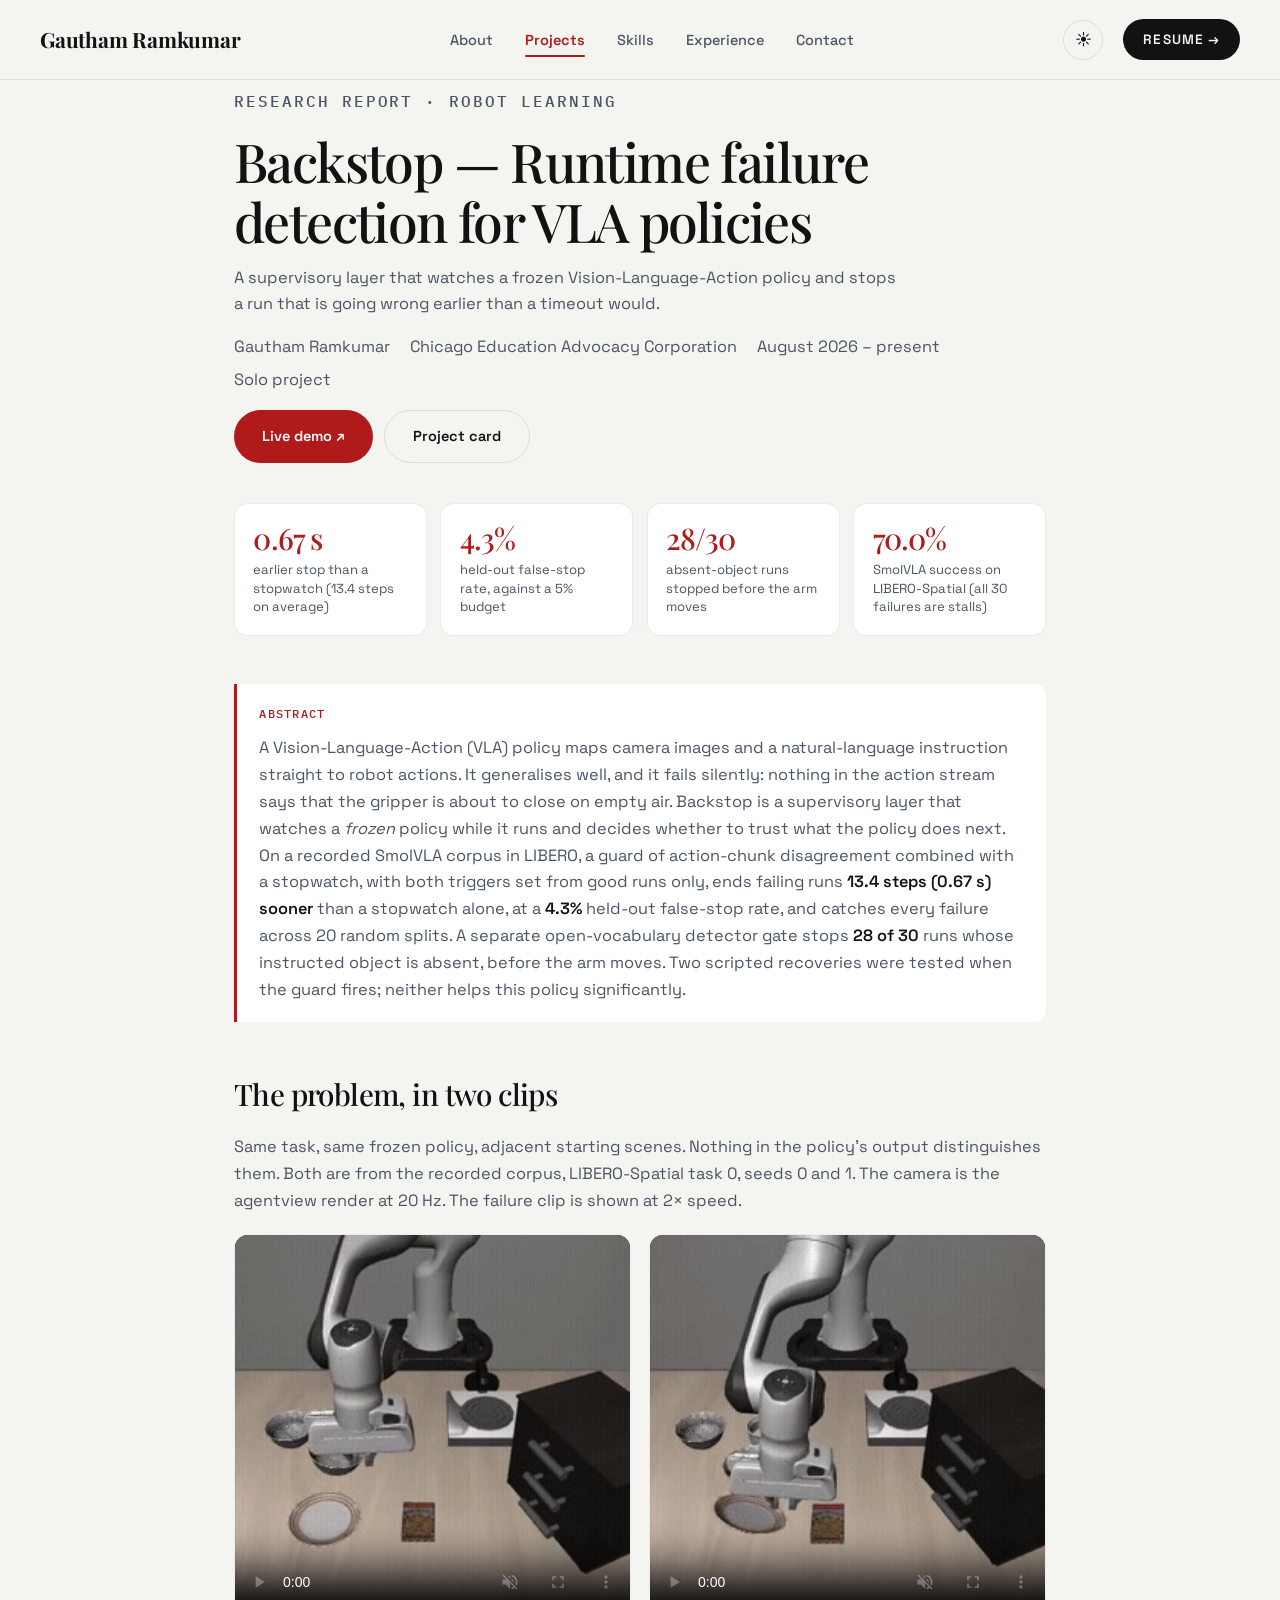
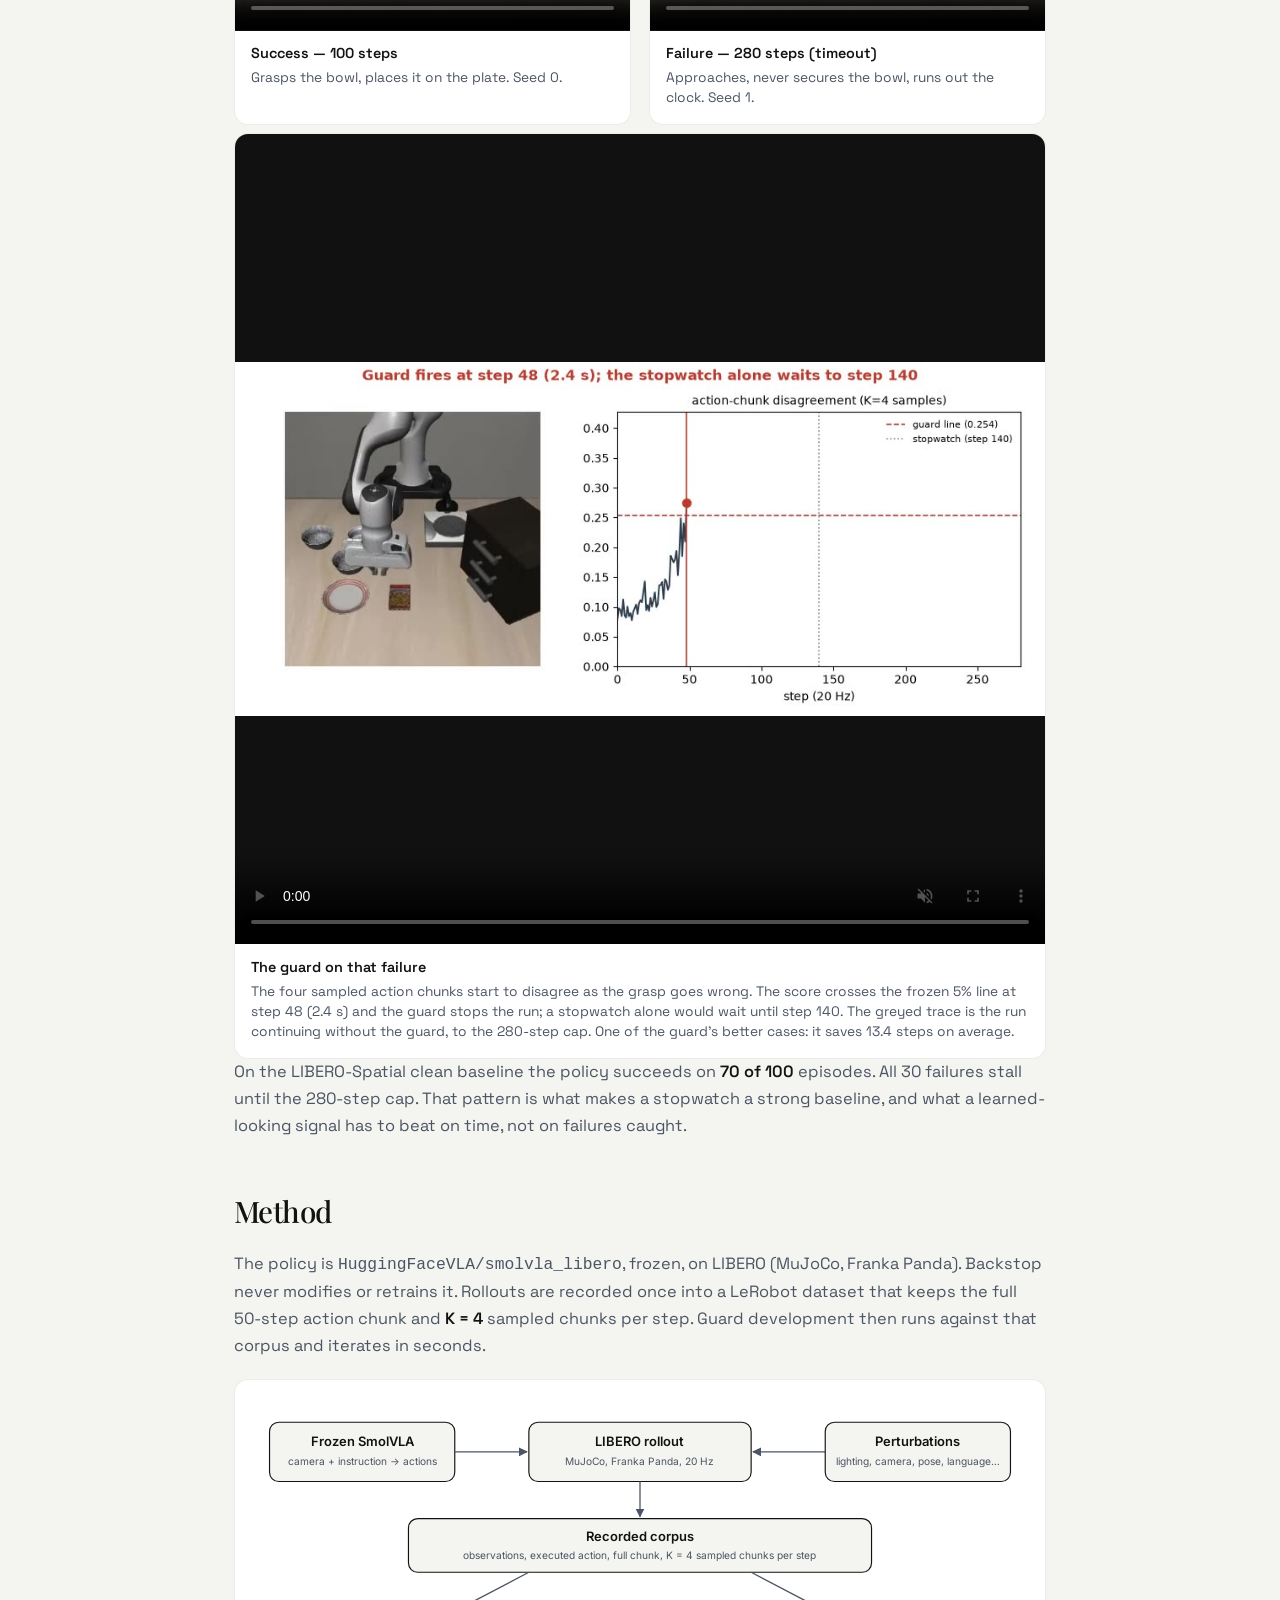
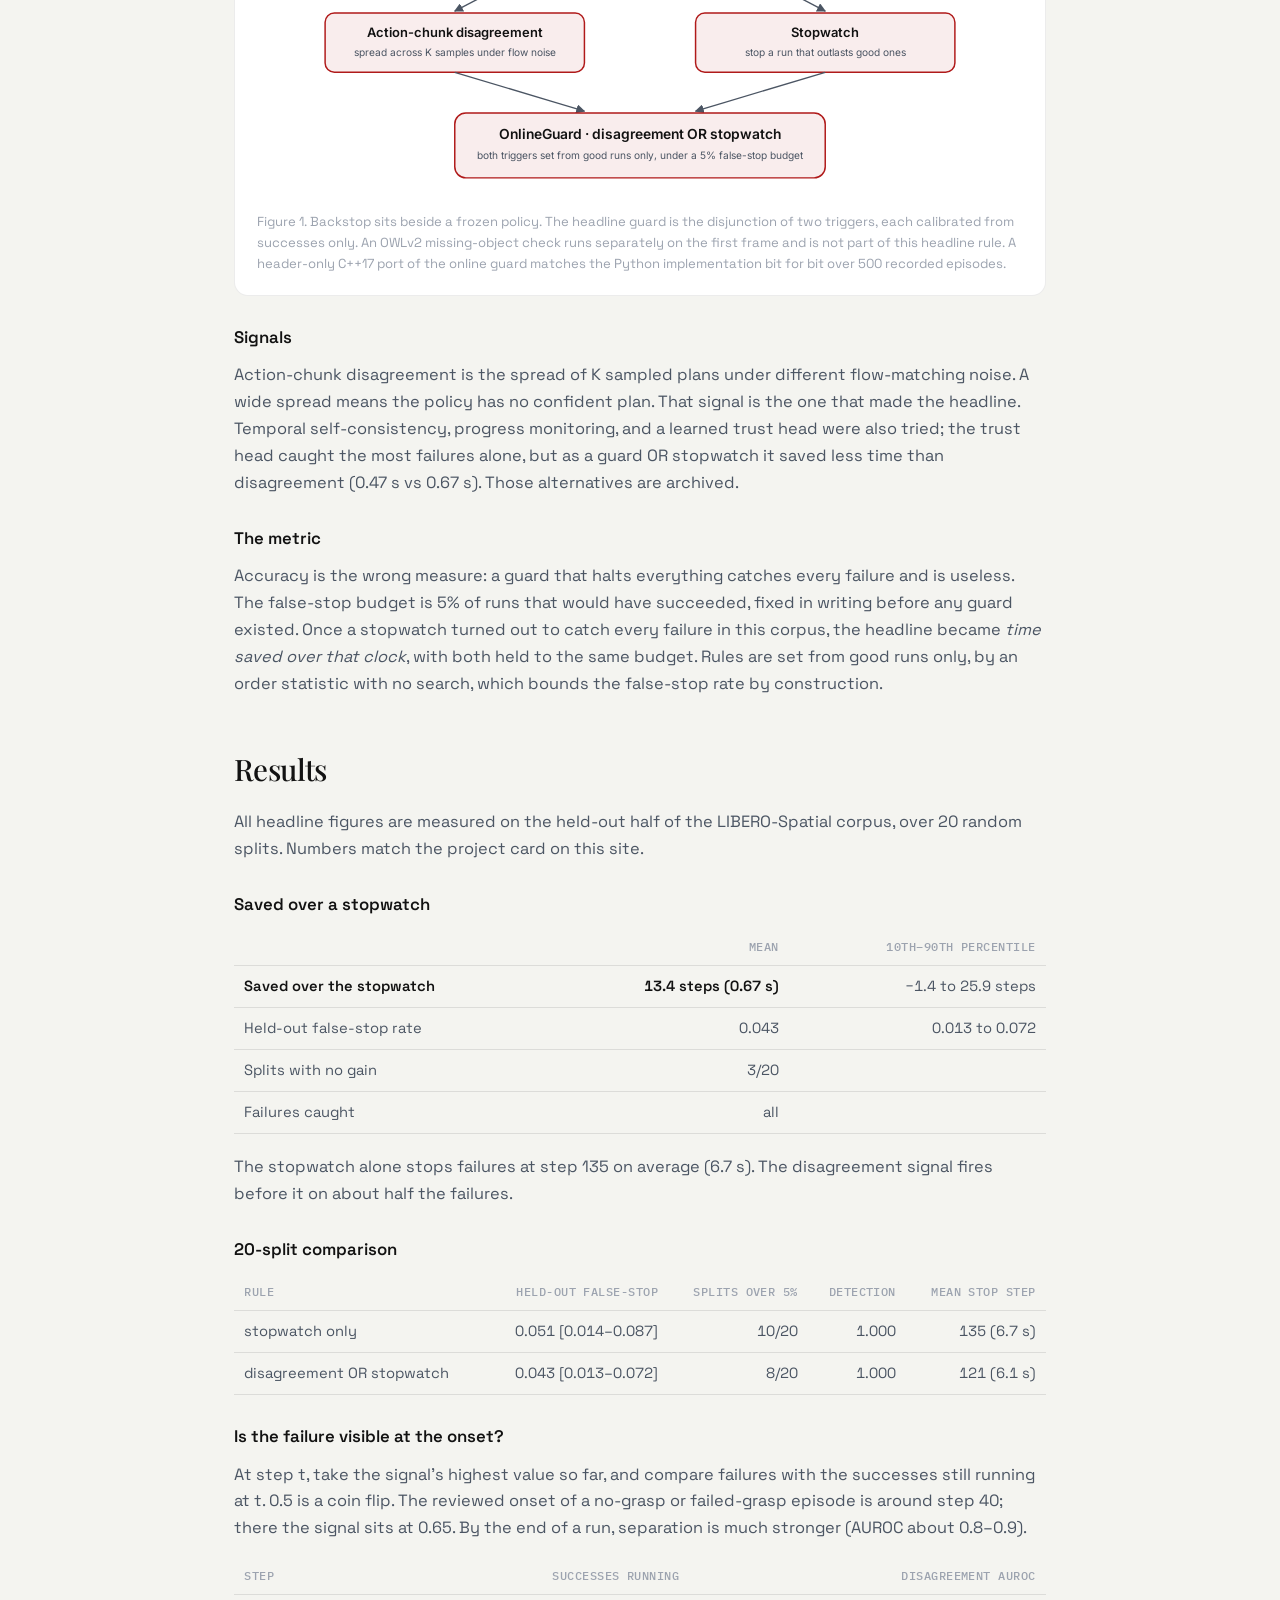
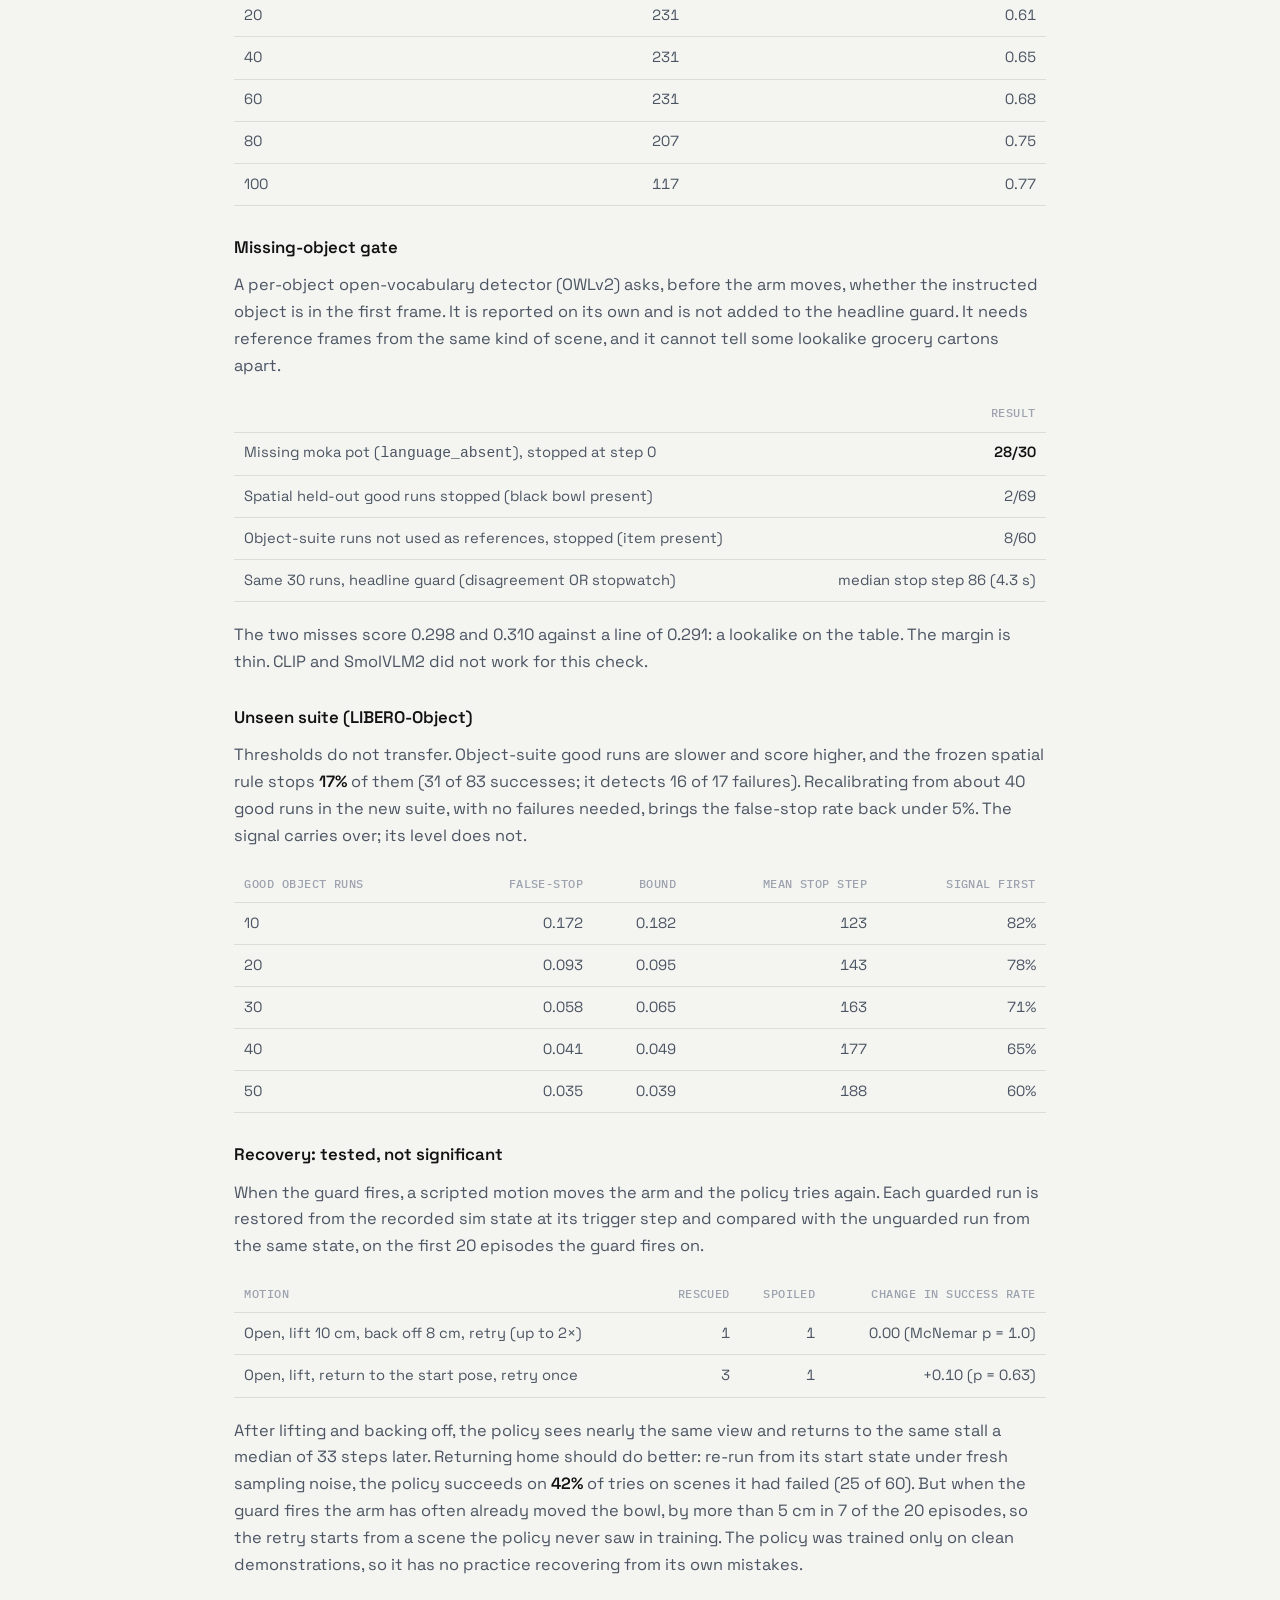
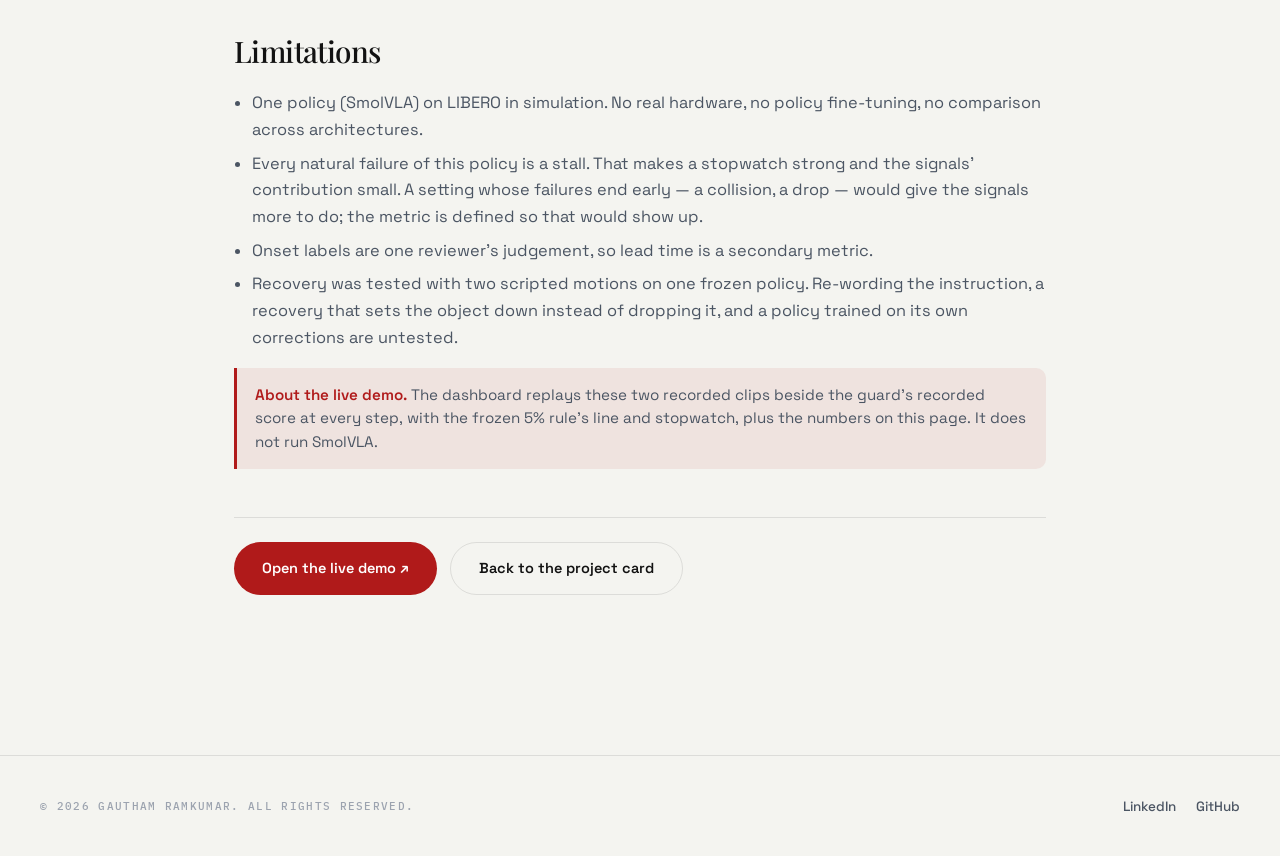
==== commit 3b0d0fd8: "Backstop: guard clip, both recovery results, and detection wording" ====
--- a/backstop/index.html
+++ b/backstop/index.html
@@ -3,7 +3,7 @@
 <head>
   <meta charset="UTF-8">
   <meta name="viewport" content="width=device-width, initial-scale=1.0">
-  <title>Backstop — Runtime Failure Prediction for VLA Policies · Gautham Ramkumar</title>
+  <title>Backstop — Runtime Failure Detection for VLA Policies · Gautham Ramkumar</title>
   <meta name="description" content="Backstop watches a frozen VLA policy and stops failing runs 0.67 s sooner than a stopwatch, at a 4.3% held-out false-stop rate.">
   <link rel="preconnect" href="https://fonts.googleapis.com">
   <link href="https://fonts.googleapis.com/css2?family=Playfair+Display:ital,wght@0,400..900;1,400..900&family=Space+Grotesk:wght@300;400;500;600;700&family=Inter:wght@300;400;500;600;700&family=IBM+Plex+Mono:wght@400;500&display=swap" rel="stylesheet">
@@ -51,7 +51,7 @@
   <main id="main-container">
     <article class="report">
       <p class="report-kicker mono">Research report  ·  Robot learning</p>
-      <h1>Backstop — Runtime failure prediction for VLA policies</h1>
+      <h1>Backstop — Runtime failure detection for VLA policies</h1>
       <p class="report-dek">A supervisory layer that watches a frozen Vision-Language-Action policy and stops a run that is going wrong earlier than a timeout would.</p>
       <p class="report-meta">
         <span>Gautham Ramkumar</span>
@@ -97,7 +97,8 @@
           <strong>4.3%</strong> held-out false-stop rate, and catches every failure across
           20 random splits. A separate open-vocabulary detector gate stops
           <strong>28 of 30</strong> runs whose instructed object is absent, before the arm
-          moves. Recovery — lift, back off, and retry — does not help this policy.
+          moves. Two scripted recoveries were tested when the guard fires; neither helps
+          this policy significantly.
         </p>
       </section>
 
@@ -119,6 +120,10 @@
             <figcaption><strong>Failure — 280 steps (timeout)</strong>Approaches, never secures the bowl, runs out the clock. Seed 1.</figcaption>
           </figure>
         </div>
+        <figure class="clip-card">
+          <video src="../media/backstop_guard.mp4" poster="../media/backstop_guard.jpg" controls muted loop playsinline preload="metadata" aria-label="The guard firing on the failing rollout"></video>
+          <figcaption><strong>The guard on that failure</strong>The four sampled action chunks start to disagree as the grasp goes wrong. The score crosses the frozen 5% line at step 48 (2.4&nbsp;s) and the guard stops the run; a stopwatch alone would wait until step 140. The greyed trace is the run continuing without the guard, to the 280-step cap. One of the guard's better cases: it saves 13.4 steps on average.</figcaption>
+        </figure>
         <p>
           On the LIBERO-Spatial clean baseline the policy succeeds on <strong>70 of 100</strong>
           episodes. All 30 failures stall until the 280-step cap. That pattern is what makes
@@ -311,13 +316,31 @@
           </tbody>
         </table>
 
-        <h3>Recovery does not help this policy</h3>
-        <p>
-          When the guard fires, the arm opens, lifts 10&nbsp;cm, backs off 8&nbsp;cm
-          and settles, then the policy is allowed to try again. That motion rescued
-          <strong>1 of 19</strong> failures and spoiled 1 good run, a paired change
-          of 0 (McNemar p&nbsp;=&nbsp;1.0). The policy returns to the same stall a
-          median of 33 steps after each recovery.
+        <h3>Recovery: tested, not significant</h3>
+        <p>
+          When the guard fires, a scripted motion moves the arm and the policy tries
+          again. Each guarded run is restored from the recorded sim state at its
+          trigger step and compared with the unguarded run from the same state, on the
+          first 20 episodes the guard fires on.
+        </p>
+        <table>
+          <thead>
+            <tr><th>motion</th><th>rescued</th><th>spoiled</th><th>change in success rate</th></tr>
+          </thead>
+          <tbody>
+            <tr><td>Open, lift 10&nbsp;cm, back off 8&nbsp;cm, retry (up to 2×)</td><td>1</td><td>1</td><td>0.00 (McNemar p&nbsp;=&nbsp;1.0)</td></tr>
+            <tr><td>Open, lift, return to the start pose, retry once</td><td>3</td><td>1</td><td>+0.10 (p&nbsp;=&nbsp;0.63)</td></tr>
+          </tbody>
+        </table>
+        <p>
+          After lifting and backing off, the policy sees nearly the same view and
+          returns to the same stall a median of 33 steps later. Returning home should do
+          better: re-run from its start state under fresh sampling noise, the policy
+          succeeds on <strong>42%</strong> of tries on scenes it had failed (25 of 60).
+          But when the guard fires the arm has often already moved the bowl, by more
+          than 5&nbsp;cm in 7 of the 20 episodes, so the retry starts from a scene the
+          policy never saw in training. The policy was trained only on clean
+          demonstrations, so it has no practice recovering from its own mistakes.
         </p>
       </section>
 
@@ -327,16 +350,13 @@
           <li>One policy (SmolVLA) on LIBERO in simulation. No real hardware, no policy fine-tuning, no comparison across architectures.</li>
           <li>Every natural failure of this policy is a stall. That makes a stopwatch strong and the signals’ contribution small. A setting whose failures end early — a collision, a drop — would give the signals more to do; the metric is defined so that would show up.</li>
           <li>Onset labels are one reviewer’s judgement, so lead time is a secondary metric.</li>
-          <li>Recovery was tested with one motion on one policy. A recovery that changes the policy’s situation more than a short move, or re-wording the instruction, is untested.</li>
+          <li>Recovery was tested with two scripted motions on one frozen policy. Re-wording the instruction, a recovery that sets the object down instead of dropping it, and a policy trained on its own corrections are untested.</li>
         </ul>
         <div class="callout">
           <strong>About the live demo.</strong> The dashboard replays these two
-          recorded clips and the numbers on this page. It does not run SmolVLA.
-          Per-step disagreement traces are not in the public repository (they are
-          written to a gitignored artifacts path from the recorded corpus), so the
-          demo does not invent a score series for these episodes. It does show each
-          clip against the published stopwatch threshold (step 132 on one 5% split)
-          and the 100-episode clean baseline.
+          recorded clips beside the guard's recorded score at every step, with the
+          frozen 5% rule's line and stopwatch, plus the numbers on this page. It does
+          not run SmolVLA.
         </div>
       </section>
 
--- a/css/style.css
+++ b/css/style.css
@@ -1606,6 +1606,13 @@
   aspect-ratio: var(--media-aspect);
   object-fit: contain;
 }
+.detail-media-list.is-grid.has-wide {
+  grid-template-columns: repeat(2, 1fr);
+}
+.detail-media-item.is-wide {
+  grid-column: 1 / -1;
+  max-width: none;
+}
 .detail-media-item figcaption {
   margin-top: 8px;
   font-size: 12.5px;
